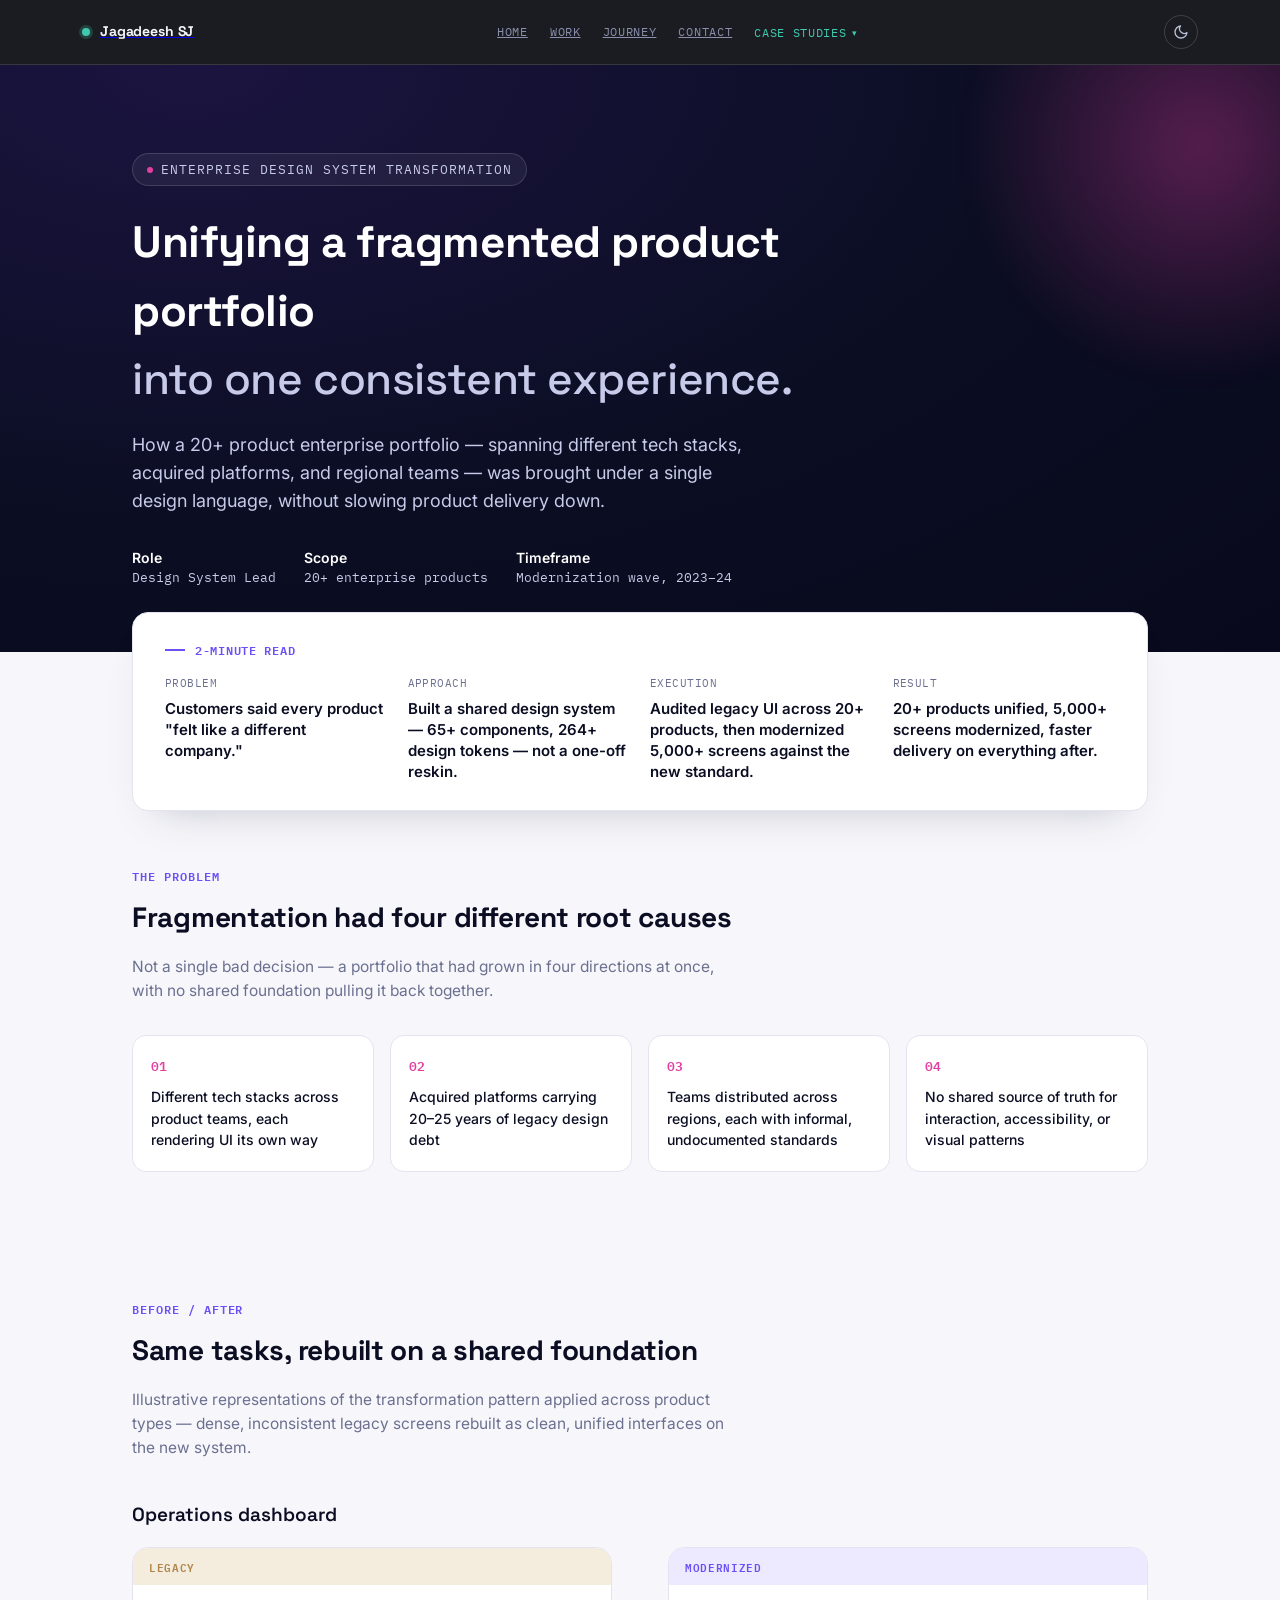
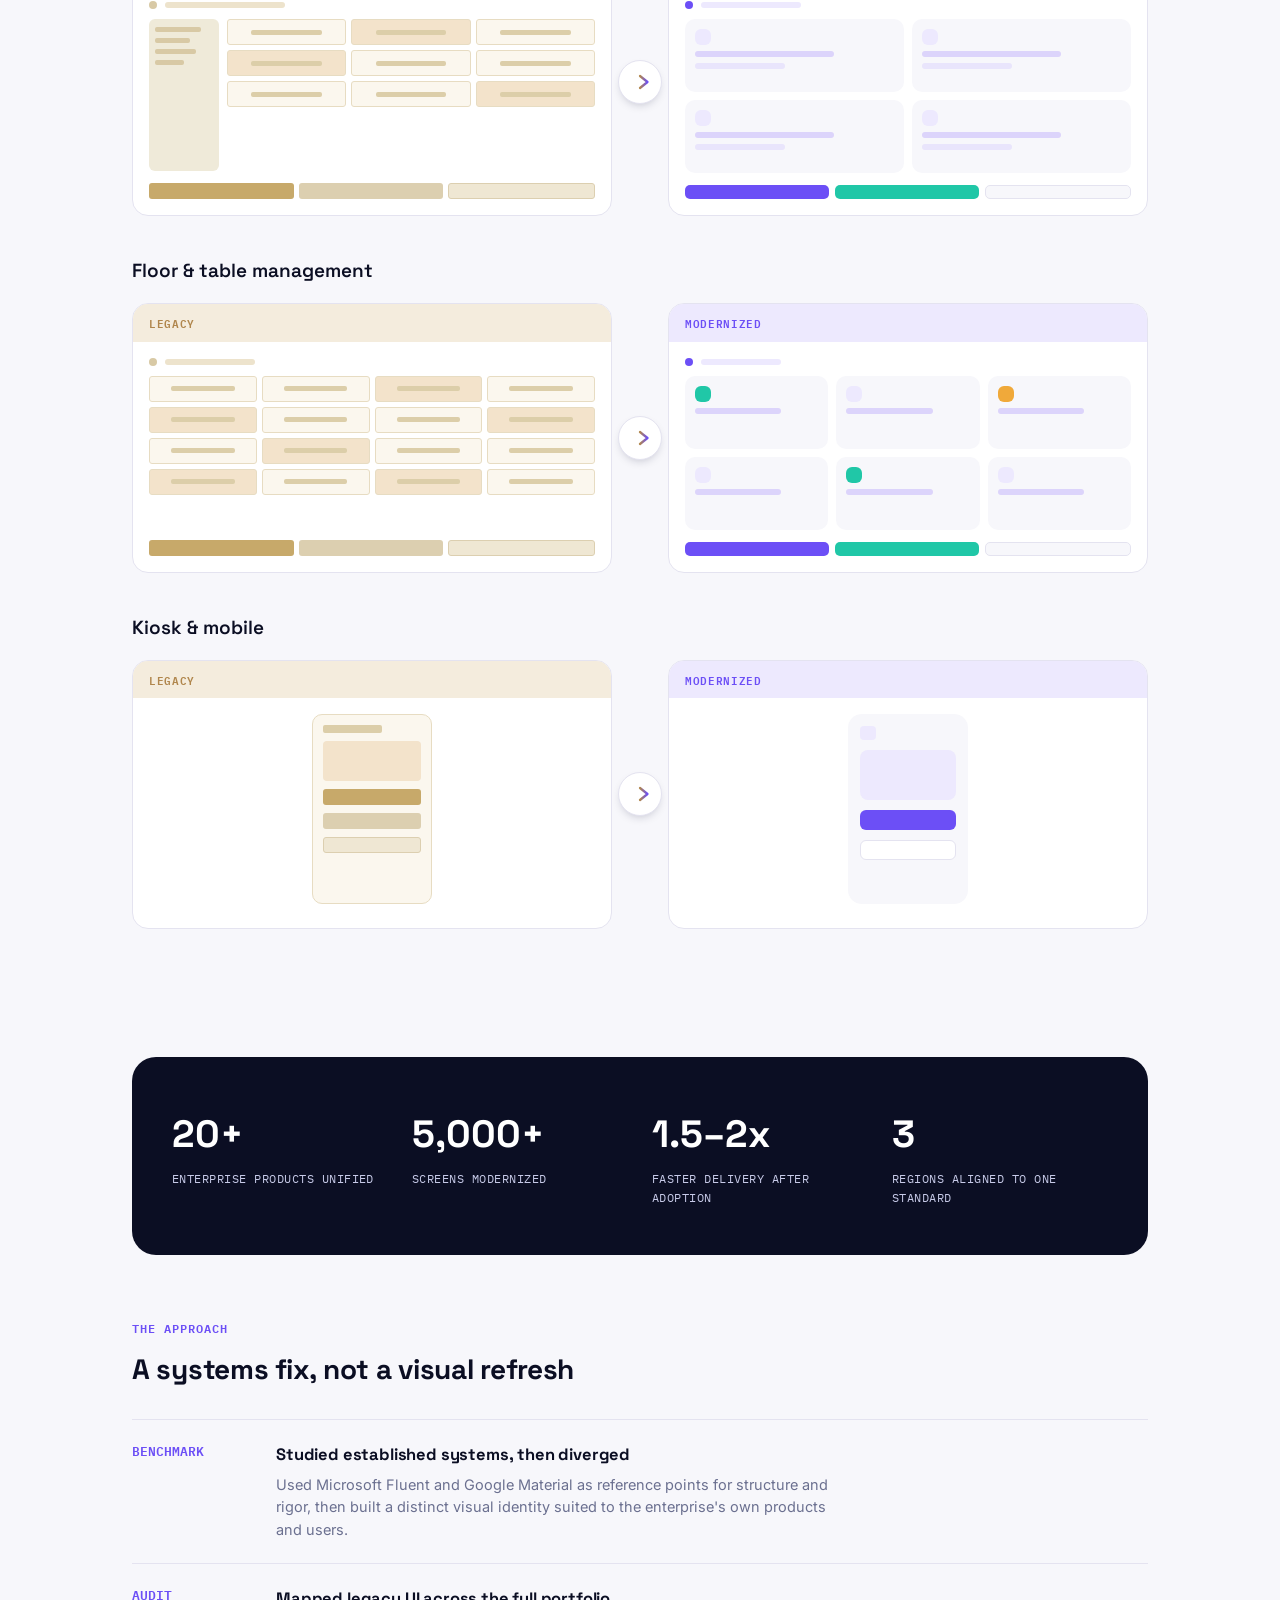
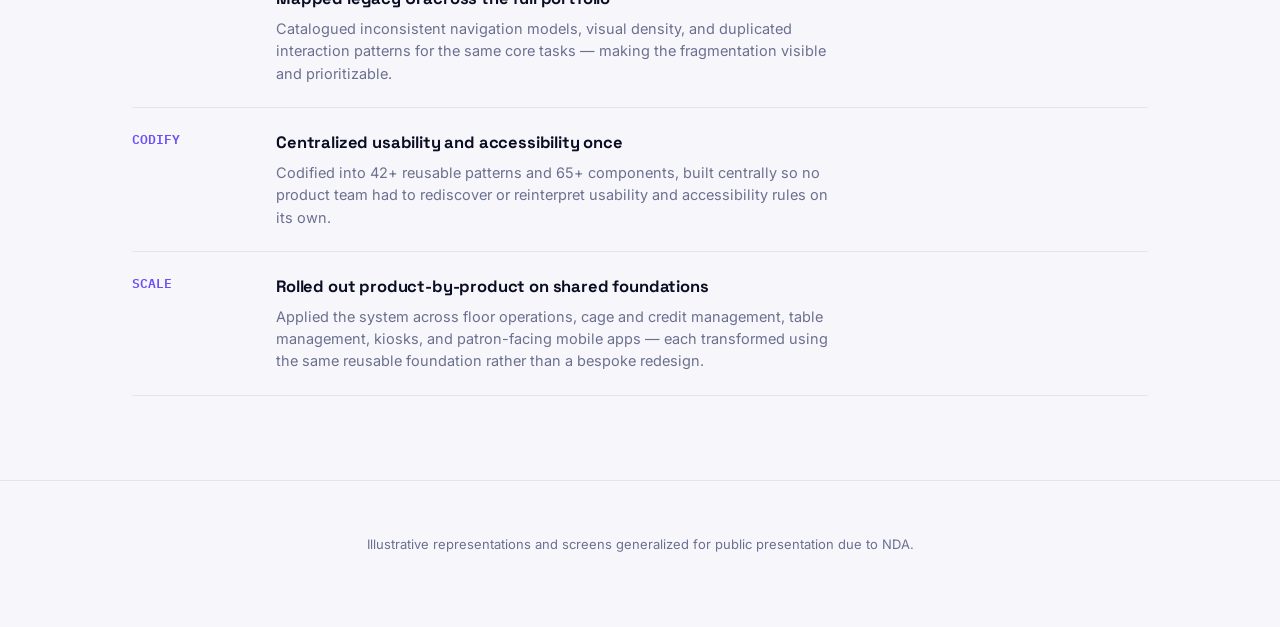
==== floret_casestudy.html @ c70003da "Add files via upload 27July2026" ====
<!DOCTYPE html>
<html lang="en">
<head>
<script>(function(){try{var t=localStorage.getItem('siteTheme');if(t==='light'||t==='dark'){document.documentElement.setAttribute('data-theme',t);}}catch(e){}})();</script>
<meta charset="UTF-8">
<title>Unifying a Fragmented Product Portfolio — Design System Transformation</title>
<style>
  @import url('https://fonts.googleapis.com/css2?family=Space+Grotesk:wght@500;600;700&family=Inter:wght@400;500;600;700&family=IBM+Plex+Mono:wght@500;600&display=swap');

  :root{
    --ink:#0B0E23;
    --ink-2:#141936;
    --paper:#F7F7FB;
    --paper-2:#FFFFFF;
    --violet:#6C4FF6;
    --violet-soft:#EDE9FE;
    --magenta:#E23FA0;
    --legacy:#B0864C;
    --legacy-soft:#F4ECDD;
    --text-soft:#6B7090;
    --text-on-ink:#C7CAE8;
    --line:#E4E3F0;
  }
  /* ---------- DARK THEME (toggled via [data-theme="dark"] on <html>) ----------
     .hero and .stats-section stay a fixed dark navy in both themes (already
     pinned to literal hex above), same pattern the portfolio's .cover bands use. */
  :root[data-theme="dark"]{
    --ink:#EDEFF7;
    --ink-2:#141936;
    --paper:#0B0E23;
    --paper-2:#141936;
    --violet-soft:#241F52;
    --legacy-soft:#332813;
    --text-soft:#9BA0C0;
    --line:#262C48;
  }
  :root[data-theme="dark"] body{ transition:background-color .25s ease, color .25s ease; }
  :root[data-theme="dark"] .tldr, :root[data-theme="dark"] .cause-card, :root[data-theme="dark"] .panel,
  :root[data-theme="dark"] .approach-item{ transition:background-color .25s ease, border-color .25s ease; }

  *{box-sizing:border-box;}
  html{scroll-behavior:smooth;}
  body{
    margin:0;
    background:var(--paper);
    color:var(--ink);
    font-family:'Inter',sans-serif;
    line-height:1.55;
    -webkit-font-smoothing:antialiased;
  }
  h1,h2,h3{
    font-family:'Space Grotesk',sans-serif;
    margin:0;
    letter-spacing:-0.01em;
  }
  .mono{font-family:'IBM Plex Mono',monospace;}
  .wrap{max-width:1080px;margin:0 auto;padding:0 32px;}

  /* ---------- HERO ---------- */
  .hero{
    background:radial-gradient(120% 140% at 15% 0%, #1B1440 0%, #0B0E23 55%, #08091C 100%);
    color:#fff;
    padding:88px 0 64px;
    position:relative;
    overflow:hidden;
  }
  .hero::after{
    content:"";
    position:absolute;
    right:-160px; top:-160px;
    width:480px; height:480px;
    border-radius:50%;
    background:radial-gradient(circle, rgba(226,63,160,0.35), transparent 70%);
    filter:blur(10px);
  }
  .eyebrow{
    display:inline-flex;
    align-items:center;
    gap:8px;
    font-family:'IBM Plex Mono',monospace;
    font-size:12.5px;
    letter-spacing:0.08em;
    text-transform:uppercase;
    color:var(--text-on-ink);
    background:rgba(255,255,255,0.06);
    border:1px solid rgba(255,255,255,0.14);
    padding:6px 14px;
    border-radius:999px;
    position:relative;
    z-index:1;
  }
  .eyebrow .dot{width:6px;height:6px;border-radius:50%;background:var(--magenta);}
  .hero h1{
    font-size:44px;
    font-weight:700;
    max-width:780px;
    margin:22px 0 18px;
    position:relative; z-index:1;
  }
  .hero h1 span{color:var(--text-on-ink); font-weight:500;}
  .hero p.dek{
    font-size:18px;
    max-width:620px;
    color:var(--text-on-ink);
    position:relative; z-index:1;
  }
  .hero-meta{
    display:flex; gap:28px; margin-top:32px;
    position:relative; z-index:1;
  }
  .hero-meta div{font-family:'IBM Plex Mono',monospace; font-size:12.5px; color:var(--text-on-ink);}
  .hero-meta b{display:block; color:#fff; font-family:'Inter',sans-serif; font-size:14px; font-weight:600;}

  /* ---------- TLDR ---------- */
  .tldr{
    background:var(--paper-2);
    border:1px solid var(--line);
    border-radius:16px;
    padding:28px 32px;
    margin:-40px 0 56px;
    position:relative; z-index:2;
    box-shadow:0 20px 40px -24px rgba(20,25,54,0.25);
  }
  .tldr-head{
    display:flex; align-items:center; gap:10px;
    font-family:'IBM Plex Mono',monospace;
    font-size:12px; letter-spacing:0.06em; text-transform:uppercase;
    color:var(--violet); margin-bottom:16px; font-weight:600;
  }
  .tldr-head .bar{width:20px;height:2px;background:var(--violet);}
  .tldr-grid{
    display:grid;
    grid-template-columns:repeat(4,1fr);
    gap:20px;
  }
  .tldr-item .k{
    font-family:'IBM Plex Mono',monospace;
    font-size:11px; color:var(--text-soft); text-transform:uppercase; letter-spacing:0.04em;
    margin-bottom:6px;
  }
  .tldr-item .v{font-size:15px; font-weight:600; line-height:1.4;}

  /* ---------- SECTION GENERIC ---------- */
  section{padding:64px 0;}
  .section-tag{
    font-family:'IBM Plex Mono',monospace;
    font-size:12px; letter-spacing:0.08em; text-transform:uppercase;
    color:var(--violet); margin-bottom:10px; font-weight:600;
  }
  .section-title{font-size:28px; font-weight:700; max-width:640px; margin-bottom:14px;}
  .section-desc{color:var(--text-soft); max-width:600px; font-size:15.5px;}

  /* ---------- CAUSES ---------- */
  .causes{display:grid; grid-template-columns:repeat(4,1fr); gap:16px; margin-top:32px;}
  .cause-card{
    background:var(--paper-2); border:1px solid var(--line); border-radius:14px;
    padding:20px 18px;
  }
  .cause-card .num{font-family:'IBM Plex Mono',monospace; color:var(--magenta); font-size:13px; font-weight:600; margin-bottom:10px;}
  .cause-card p{margin:0; font-size:14px; color:var(--ink); font-weight:500;}

  /* ---------- COMPARISON ---------- */
  .compare-block{margin-top:40px;}
  .compare-label{
    font-family:'Space Grotesk',sans-serif;
    font-size:19px; font-weight:600; margin-bottom:18px;
  }
  .compare-row{
    display:grid;
    grid-template-columns:1fr 56px 1fr;
    align-items:stretch;
    gap:0;
  }
  .panel{
    border-radius:16px;
    overflow:hidden;
    border:1px solid var(--line);
    background:var(--paper-2);
  }
  .panel-tag{
    font-family:'IBM Plex Mono',monospace;
    font-size:11px; letter-spacing:0.06em; text-transform:uppercase;
    padding:10px 16px; font-weight:600;
  }
  .panel.legacy .panel-tag{background:var(--legacy-soft); color:var(--legacy);}
  .panel.modern .panel-tag{background:var(--violet-soft); color:var(--violet);}
  .switch-col{display:flex; align-items:center; justify-content:center;}
  .switch-arrow{width:44px; height:44px; border-radius:50%; background:#fff; border:1px solid var(--line); display:flex; align-items:center; justify-content:center; box-shadow:0 4px 10px -4px rgba(20,25,54,0.25);}

  /* mock screen internals */
  .mock{padding:16px; height:230px; display:flex; flex-direction:column; gap:10px;}
  .mock-topbar{display:flex; align-items:center; gap:8px;}
  .mock-topbar .chip{width:8px;height:8px;border-radius:50%;}
  .legacy .mock-topbar .chip{background:#D8C9A5;}
  .modern .mock-topbar .chip{background:var(--violet);}
  .mock-topbar .line{height:6px; border-radius:3px; flex:1;}
  .legacy .mock-topbar .line{background:#EDE3CC; max-width:120px;}
  .modern .mock-topbar .line{background:var(--violet-soft); max-width:100px;}

  .mock-body{flex:1; display:grid; gap:8px;}
  .legacy .mock-body{grid-template-columns:70px 1fr; }
  .modern .mock-body{grid-template-columns:1fr;}

  .legacy .nav{background:#EFEAD9; border-radius:6px; padding:8px 6px; display:flex; flex-direction:column; gap:6px;}
  .legacy .nav span{height:5px; border-radius:2px; background:#D8C9A5;}
  .legacy .nav span:nth-child(1){width:80%;}
  .legacy .nav span:nth-child(2){width:60%;}
  .legacy .nav span:nth-child(3){width:70%;}
  .legacy .nav span:nth-child(4){width:50%;}

  .legacy .grid-dense{display:grid; grid-template-columns:repeat(3,1fr); gap:5px; align-content:start;}
  .legacy .cell{
    background:#FBF7EE; border:1px solid #E7DCC2; border-radius:3px; height:26px;
    display:flex; align-items:center; justify-content:center;
  }
  .legacy .cell span{width:60%; height:5px; background:#DCCEA9; border-radius:2px;}
  .legacy .cell.b{background:#F3E3CB;}
  .legacy .btnrow{display:flex; gap:5px; margin-top:2px;}
  .legacy .btnrow div{height:16px; border-radius:3px; flex:1;}
  .legacy .btnrow div:nth-child(1){background:#C7A96A;}
  .legacy .btnrow div:nth-child(2){background:#DCCFB0;}
  .legacy .btnrow div:nth-child(3){background:#EFE7D3; border:1px solid #DCCFB0;}

  .modern .cardgrid{display:grid; grid-template-columns:1fr 1fr; gap:8px;}
  .modern .card{
    background:var(--paper); border-radius:10px; padding:10px;
    display:flex; flex-direction:column; gap:6px;
  }
  .modern .card .dot{width:16px;height:16px;border-radius:6px; background:var(--violet-soft);}
  .modern .card .l1{height:6px; width:70%; border-radius:3px; background:#DCD4FB;}
  .modern .card .l2{height:6px; width:45%; border-radius:3px; background:#E9E5FC;}
  .modern .statusbar{display:flex; gap:6px; margin-top:2px;}
  .modern .statusbar div{height:14px; flex:1; border-radius:5px;}
  .modern .statusbar div:nth-child(1){background:var(--violet);}
  .modern .statusbar div:nth-child(2){background:#20C7A7;}
  .modern .statusbar div:nth-child(3){background:var(--paper); border:1px solid var(--line);}

  /* ---------- STATS ---------- */
  .stats-section{
    background:#0B0E23;
    color:#fff;
    border-radius:24px;
    padding:48px 40px;
    margin:64px 0;
  }
  .stats-grid{display:grid; grid-template-columns:repeat(4,1fr); gap:24px; text-align:left;}
  .stat .num{font-family:'Space Grotesk',sans-serif; font-size:38px; font-weight:700; color:#fff;}
  .stat .lbl{font-family:'IBM Plex Mono',monospace; font-size:12px; color:var(--text-on-ink); text-transform:uppercase; letter-spacing:0.04em; margin-top:6px;}

  /* ---------- APPROACH ---------- */
  .approach-list{margin-top:28px; display:flex; flex-direction:column; gap:0;}
  .approach-item{
    display:grid; grid-template-columns:120px 1fr; gap:24px;
    padding:22px 0; border-top:1px solid var(--line);
  }
  .approach-item:last-child{border-bottom:1px solid var(--line);}
  .approach-item .phase{font-family:'IBM Plex Mono',monospace; font-size:12.5px; color:var(--violet); font-weight:600; text-transform:uppercase;}
  .approach-item h3{font-size:16.5px; font-weight:700; margin-bottom:6px;}
  .approach-item p{margin:0; color:var(--text-soft); font-size:14.5px; max-width:560px;}

  footer{padding:40px 0 60px; border-top:1px solid var(--line); margin-top:20px;}
  footer p{color:var(--text-soft); font-size:13px; text-align:center;}

  @media (max-width:820px){
    .tldr-grid{grid-template-columns:repeat(2,1fr);}
    .causes{grid-template-columns:repeat(2,1fr);}
    .compare-row{grid-template-columns:1fr; gap:12px;}
    .switch-col{transform:rotate(90deg); padding:4px 0;}
    .stats-grid{grid-template-columns:repeat(2,1fr); row-gap:28px;}
    .approach-item{grid-template-columns:1fr; gap:6px;}
    .hero h1{font-size:32px;}
  }
</style>
<link rel="stylesheet" href="nav.css">
<script src="nav.js" defer></script>
</head>
<body>

  <div class="hero">
    <div class="wrap">
      <span class="eyebrow"><span class="dot"></span>Enterprise Design System Transformation</span>
      <h1>Unifying a fragmented product portfolio<br><span>into one consistent experience.</span></h1>
      <p class="dek">How a 20+ product enterprise portfolio — spanning different tech stacks, acquired platforms, and regional teams — was brought under a single design language, without slowing product delivery down.</p>
      <div class="hero-meta">
        <div><b>Role</b>Design System Lead</div>
        <div><b>Scope</b>20+ enterprise products</div>
        <div><b>Timeframe</b>Modernization wave, 2023–24</div>
      </div>
    </div>
  </div>

  <div class="wrap">
    <div class="tldr">
      <div class="tldr-head"><span class="bar"></span>2-minute read</div>
      <div class="tldr-grid">
        <div class="tldr-item">
          <div class="k">Problem</div>
          <div class="v">Customers said every product "felt like a different company."</div>
        </div>
        <div class="tldr-item">
          <div class="k">Approach</div>
          <div class="v">Built a shared design system — 65+ components, 264+ design tokens — not a one-off reskin.</div>
        </div>
        <div class="tldr-item">
          <div class="k">Execution</div>
          <div class="v">Audited legacy UI across 20+ products, then modernized 5,000+ screens against the new standard.</div>
        </div>
        <div class="tldr-item">
          <div class="k">Result</div>
          <div class="v">20+ products unified, 5,000+ screens modernized, faster delivery on everything after.</div>
        </div>
      </div>
    </div>
  </div>

  <div class="wrap">
    <section style="padding-top:0;">
      <div class="section-tag">The Problem</div>
      <h2 class="section-title">Fragmentation had four different root causes</h2>
      <p class="section-desc">Not a single bad decision — a portfolio that had grown in four directions at once, with no shared foundation pulling it back together.</p>
      <div class="causes">
        <div class="cause-card"><div class="num">01</div><p>Different tech stacks across product teams, each rendering UI its own way</p></div>
        <div class="cause-card"><div class="num">02</div><p>Acquired platforms carrying 20–25 years of legacy design debt</p></div>
        <div class="cause-card"><div class="num">03</div><p>Teams distributed across regions, each with informal, undocumented standards</p></div>
        <div class="cause-card"><div class="num">04</div><p>No shared source of truth for interaction, accessibility, or visual patterns</p></div>
      </div>
    </section>

    <section>
      <div class="section-tag">Before / After</div>
      <h2 class="section-title">Same tasks, rebuilt on a shared foundation</h2>
      <p class="section-desc">Illustrative representations of the transformation pattern applied across product types — dense, inconsistent legacy screens rebuilt as clean, unified interfaces on the new system.</p>

      <div class="compare-block">
        <div class="compare-label">Operations dashboard</div>
        <div class="compare-row">
          <div class="panel legacy">
            <div class="panel-tag">Legacy</div>
            <div class="mock">
              <div class="mock-topbar"><span class="chip"></span><span class="line"></span></div>
              <div class="mock-body">
                <div class="nav"><span></span><span></span><span></span><span></span></div>
                <div class="grid-dense">
                  <div class="cell"><span></span></div><div class="cell b"><span></span></div><div class="cell"><span></span></div>
                  <div class="cell b"><span></span></div><div class="cell"><span></span></div><div class="cell"><span></span></div>
                  <div class="cell"><span></span></div><div class="cell"><span></span></div><div class="cell b"><span></span></div>
                </div>
              </div>
              <div class="btnrow"><div></div><div></div><div></div></div>
            </div>
          </div>
          <div class="switch-col"><div class="switch-arrow"><svg width="24" height="24" viewBox="0 0 32 24" fill="none">
              <defs><linearGradient id="arrowGrad1" x1="0" y1="0" x2="1" y2="0">
                <stop offset="0%" stop-color="#B0864C"/>
                <stop offset="100%" stop-color="#6C4FF6"/>
              </linearGradient></defs>
              <line x1="2" y1="12" x2="22" y2="12" stroke="url(#arrowGrad1)" stroke-width="3" stroke-linecap="round"/>
              <path d="M16 4 L26 12 L16 20" fill="none" stroke="url(#arrowGrad1)" stroke-width="3" stroke-linecap="round" stroke-linejoin="round"/>
            </svg></div></div>
          <div class="panel modern">
            <div class="panel-tag">Modernized</div>
            <div class="mock">
              <div class="mock-topbar"><span class="chip"></span><span class="line"></span></div>
              <div class="mock-body">
                <div class="cardgrid">
                  <div class="card"><div class="dot"></div><div class="l1"></div><div class="l2"></div></div>
                  <div class="card"><div class="dot"></div><div class="l1"></div><div class="l2"></div></div>
                  <div class="card"><div class="dot"></div><div class="l1"></div><div class="l2"></div></div>
                  <div class="card"><div class="dot"></div><div class="l1"></div><div class="l2"></div></div>
                </div>
              </div>
              <div class="statusbar"><div></div><div></div><div></div></div>
            </div>
          </div>
        </div>
      </div>

      <div class="compare-block">
        <div class="compare-label">Floor &amp; table management</div>
        <div class="compare-row">
          <div class="panel legacy">
            <div class="panel-tag">Legacy</div>
            <div class="mock">
              <div class="mock-topbar"><span class="chip"></span><span class="line" style="max-width:90px;"></span></div>
              <div class="mock-body" style="grid-template-columns:1fr;">
                <div class="grid-dense" style="grid-template-columns:repeat(4,1fr);">
                  <div class="cell"><span></span></div><div class="cell"><span></span></div><div class="cell b"><span></span></div><div class="cell"><span></span></div>
                  <div class="cell b"><span></span></div><div class="cell"><span></span></div><div class="cell"><span></span></div><div class="cell b"><span></span></div>
                  <div class="cell"><span></span></div><div class="cell b"><span></span></div><div class="cell"><span></span></div><div class="cell"><span></span></div>
                  <div class="cell b"><span></span></div><div class="cell"><span></span></div><div class="cell b"><span></span></div><div class="cell"><span></span></div>
                </div>
              </div>
              <div class="btnrow"><div></div><div></div><div></div></div>
            </div>
          </div>
          <div class="switch-col"><div class="switch-arrow"><svg width="24" height="24" viewBox="0 0 32 24" fill="none">
              <defs><linearGradient id="arrowGrad2" x1="0" y1="0" x2="1" y2="0">
                <stop offset="0%" stop-color="#B0864C"/>
                <stop offset="100%" stop-color="#6C4FF6"/>
              </linearGradient></defs>
              <line x1="2" y1="12" x2="22" y2="12" stroke="url(#arrowGrad2)" stroke-width="3" stroke-linecap="round"/>
              <path d="M16 4 L26 12 L16 20" fill="none" stroke="url(#arrowGrad2)" stroke-width="3" stroke-linecap="round" stroke-linejoin="round"/>
            </svg></div></div>
          <div class="panel modern">
            <div class="panel-tag">Modernized</div>
            <div class="mock">
              <div class="mock-topbar"><span class="chip"></span><span class="line" style="max-width:80px;"></span></div>
              <div class="mock-body">
                <div class="cardgrid" style="grid-template-columns:repeat(3,1fr);">
                  <div class="card"><div class="dot" style="background:#20C7A7;"></div><div class="l1"></div></div>
                  <div class="card"><div class="dot"></div><div class="l1"></div></div>
                  <div class="card"><div class="dot" style="background:#F0A93A;"></div><div class="l1"></div></div>
                  <div class="card"><div class="dot"></div><div class="l1"></div></div>
                  <div class="card"><div class="dot" style="background:#20C7A7;"></div><div class="l1"></div></div>
                  <div class="card"><div class="dot"></div><div class="l1"></div></div>
                </div>
              </div>
              <div class="statusbar"><div></div><div></div><div></div></div>
            </div>
          </div>
        </div>
      </div>

      <div class="compare-block">
        <div class="compare-label">Kiosk &amp; mobile</div>
        <div class="compare-row">
          <div class="panel legacy">
            <div class="panel-tag">Legacy</div>
            <div class="mock" style="align-items:center;">
              <div style="width:120px; margin:0 auto; background:#FBF7EE; border:1px solid #E7DCC2; border-radius:10px; padding:10px; display:flex; flex-direction:column; gap:8px; height:190px;">
                <div style="height:8px; width:60%; background:#DCCEA9; border-radius:2px;"></div>
                <div style="height:40px; background:#F3E3CB; border-radius:4px;"></div>
                <div style="height:16px; background:#C7A96A; border-radius:3px;"></div>
                <div style="height:16px; background:#DCCFB0; border-radius:3px;"></div>
                <div style="height:16px; background:#EFE7D3; border:1px solid #DCCFB0; border-radius:3px;"></div>
              </div>
            </div>
          </div>
          <div class="switch-col"><div class="switch-arrow"><svg width="24" height="24" viewBox="0 0 32 24" fill="none">
              <defs><linearGradient id="arrowGrad3" x1="0" y1="0" x2="1" y2="0">
                <stop offset="0%" stop-color="#B0864C"/>
                <stop offset="100%" stop-color="#6C4FF6"/>
              </linearGradient></defs>
              <line x1="2" y1="12" x2="22" y2="12" stroke="url(#arrowGrad3)" stroke-width="3" stroke-linecap="round"/>
              <path d="M16 4 L26 12 L16 20" fill="none" stroke="url(#arrowGrad3)" stroke-width="3" stroke-linecap="round" stroke-linejoin="round"/>
            </svg></div></div>
          <div class="panel modern">
            <div class="panel-tag">Modernized</div>
            <div class="mock" style="align-items:center;">
              <div style="width:120px; margin:0 auto; background:var(--paper); border-radius:14px; padding:12px; display:flex; flex-direction:column; gap:10px; height:190px;">
                <div style="height:14px; width:16px; background:var(--violet-soft); border-radius:4px;"></div>
                <div style="height:50px; background:var(--violet-soft); border-radius:8px;"></div>
                <div style="height:20px; background:var(--violet); border-radius:6px;"></div>
                <div style="height:20px; background:#fff; border:1px solid var(--line); border-radius:6px;"></div>
              </div>
            </div>
          </div>
        </div>
      </div>
    </section>

    <div class="stats-section">
      <div class="stats-grid">
        <div class="stat"><div class="num">20+</div><div class="lbl">Enterprise products unified</div></div>
        <div class="stat"><div class="num">5,000+</div><div class="lbl">Screens modernized</div></div>
        <div class="stat"><div class="num">1.5–2x</div><div class="lbl">Faster delivery after adoption</div></div>
        <div class="stat"><div class="num">3</div><div class="lbl">Regions aligned to one standard</div></div>
      </div>
    </div>

    <section style="padding-top:0;">
      <div class="section-tag">The Approach</div>
      <h2 class="section-title">A systems fix, not a visual refresh</h2>
      <div class="approach-list">
        <div class="approach-item">
          <div class="phase">Benchmark</div>
          <div>
            <h3>Studied established systems, then diverged</h3>
            <p>Used Microsoft Fluent and Google Material as reference points for structure and rigor, then built a distinct visual identity suited to the enterprise's own products and users.</p>
          </div>
        </div>
        <div class="approach-item">
          <div class="phase">Audit</div>
          <div>
            <h3>Mapped legacy UI across the full portfolio</h3>
            <p>Catalogued inconsistent navigation models, visual density, and duplicated interaction patterns for the same core tasks — making the fragmentation visible and prioritizable.</p>
          </div>
        </div>
        <div class="approach-item">
          <div class="phase">Codify</div>
          <div>
            <h3>Centralized usability and accessibility once</h3>
            <p>Codified into 42+ reusable patterns and 65+ components, built centrally so no product team had to rediscover or reinterpret usability and accessibility rules on its own.</p>
          </div>
        </div>
        <div class="approach-item">
          <div class="phase">Scale</div>
          <div>
            <h3>Rolled out product-by-product on shared foundations</h3>
            <p>Applied the system across floor operations, cage and credit management, table management, kiosks, and patron-facing mobile apps — each transformed using the same reusable foundation rather than a bespoke redesign.</p>
          </div>
        </div>
      </div>
    </section>
  </div>

  <footer>
    <p>Illustrative representations and screens generalized for public presentation due to NDA.</p>
  </footer>

</body>
</html>
---- nav.css ----
/* ============================================================
   Global site navigation — shared by every page on the site.
   Injected by nav.js so adding a new page never requires
   touching markup on the existing pages.
   ============================================================ */
.site-nav{
  position:sticky; top:0; z-index:200;
  background:rgba(7,9,15,0.92);
  backdrop-filter:blur(14px);
  -webkit-backdrop-filter:blur(14px);
  border-bottom:1px solid rgba(224,228,240,0.14);
  font-family:'Inter',sans-serif;
}
.site-nav-wrap{
  max-width:1180px; margin:0 auto; padding:0 32px;
  display:flex; align-items:center; justify-content:space-between; height:64px; gap:24px;
}
.site-brand{ display:flex; align-items:center; gap:10px; flex-shrink:0; }
.site-brand-dot{ width:8px; height:8px; border-radius:50%; background:#3FC9AE; box-shadow:0 0 0 3px rgba(63,201,174,0.22); }
.site-brand-name{ font-family:'Space Grotesk',sans-serif; font-weight:700; font-size:14px; color:#F3F5FA; letter-spacing:-0.01em; }

.site-navlinks{ display:flex; align-items:center; gap:22px; }
.site-navlinks > a,
.site-navdrop > button{
  font-family:'IBM Plex Mono',monospace; font-size:11.5px; letter-spacing:0.06em; text-transform:uppercase;
  color:#8A90AC; background:none; border:none; cursor:pointer; padding:0; display:flex; align-items:center; gap:5px;
  transition:color .2s ease;
}
.site-navlinks > a:hover, .site-navlinks > a:focus-visible, .site-navlinks > a.active,
.site-navdrop > button:hover, .site-navdrop > button:focus-visible, .site-navdrop > button.active{
  color:#3FC9AE;
}
.site-navlinks a:focus-visible, .site-navdrop button:focus-visible{ outline:2px solid #3FC9AE; outline-offset:4px; }

.site-navdrop{ position:relative; }
.site-navdrop .caret{ font-size:9px; transition:transform .2s ease; }
.site-navdrop[data-open="true"] .caret{ transform:rotate(180deg); }
.site-navdrop-menu{
  position:absolute; top:calc(100% + 14px); right:0; min-width:230px;
  background:#0C1018; border:1px solid rgba(224,228,240,0.16); border-radius:10px;
  padding:8px; box-shadow:0 20px 40px -16px rgba(0,0,0,0.6);
  opacity:0; visibility:hidden; transform:translateY(-6px);
  transition:opacity .18s ease, transform .18s ease, visibility .18s ease;
}
.site-navdrop[data-open="true"] .site-navdrop-menu{ opacity:1; visibility:visible; transform:translateY(0); }
.site-navdrop-menu a{
  display:block; padding:9px 12px; border-radius:6px;
  font-family:'Inter',sans-serif; font-size:13px; color:#DDE1F0; text-transform:none; letter-spacing:normal;
}
.site-navdrop-menu a:hover, .site-navdrop-menu a:focus-visible{ background:rgba(63,201,174,0.12); color:#F3F5FA; }
.site-navdrop-menu a.active{ color:#3FC9AE; }

@media (max-width:760px){
  .site-navlinks{ display:none; }
}

.theme-toggle{
  display:flex; align-items:center; justify-content:center;
  width:34px; height:34px; border-radius:50%;
  border:1px solid rgba(224,228,240,0.18); background:none; cursor:pointer;
  color:#B9BFD6; flex-shrink:0; margin-left:4px;
  transition:color .2s ease, border-color .2s ease, background .2s ease;
}
.theme-toggle:hover, .theme-toggle:focus-visible{ color:#3FC9AE; border-color:rgba(63,201,174,0.4); }
.theme-toggle:focus-visible{ outline:2px solid #3FC9AE; outline-offset:2px; }
.theme-toggle svg{ width:16px; height:16px; display:block; }
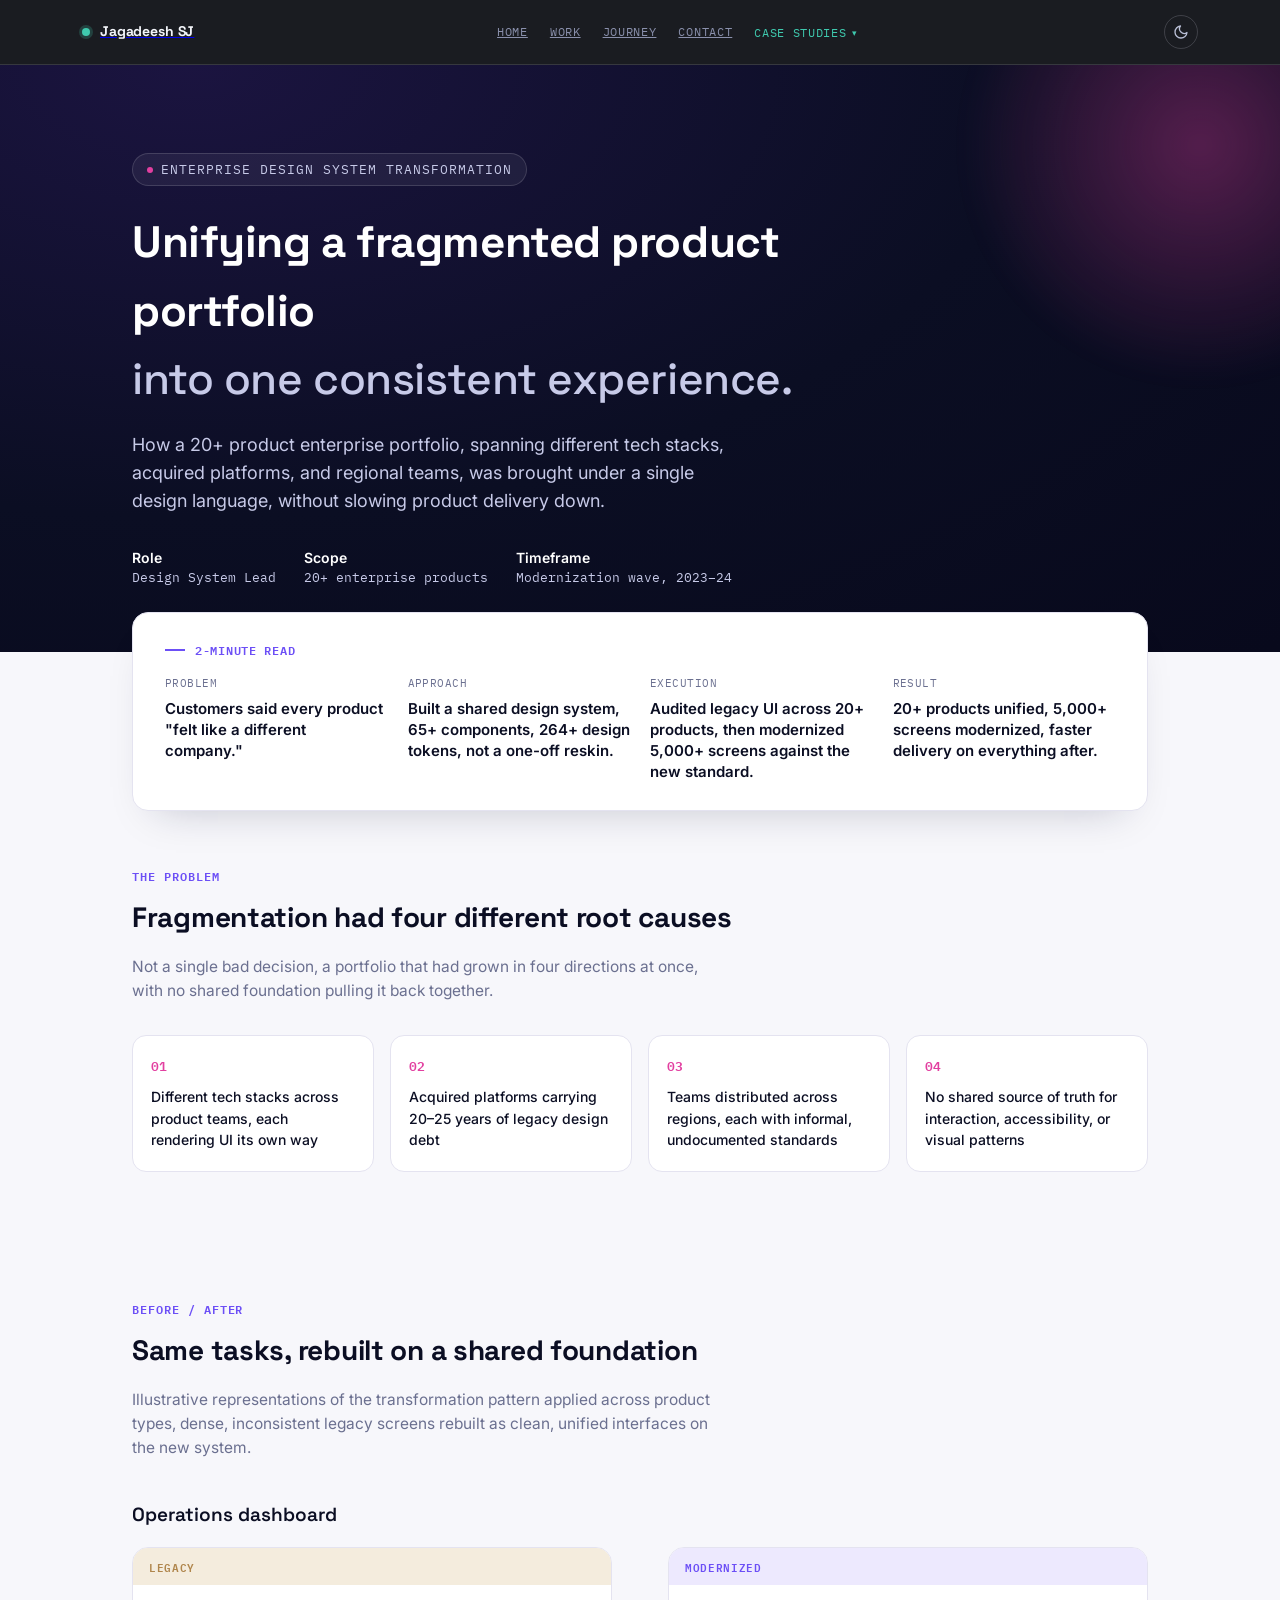
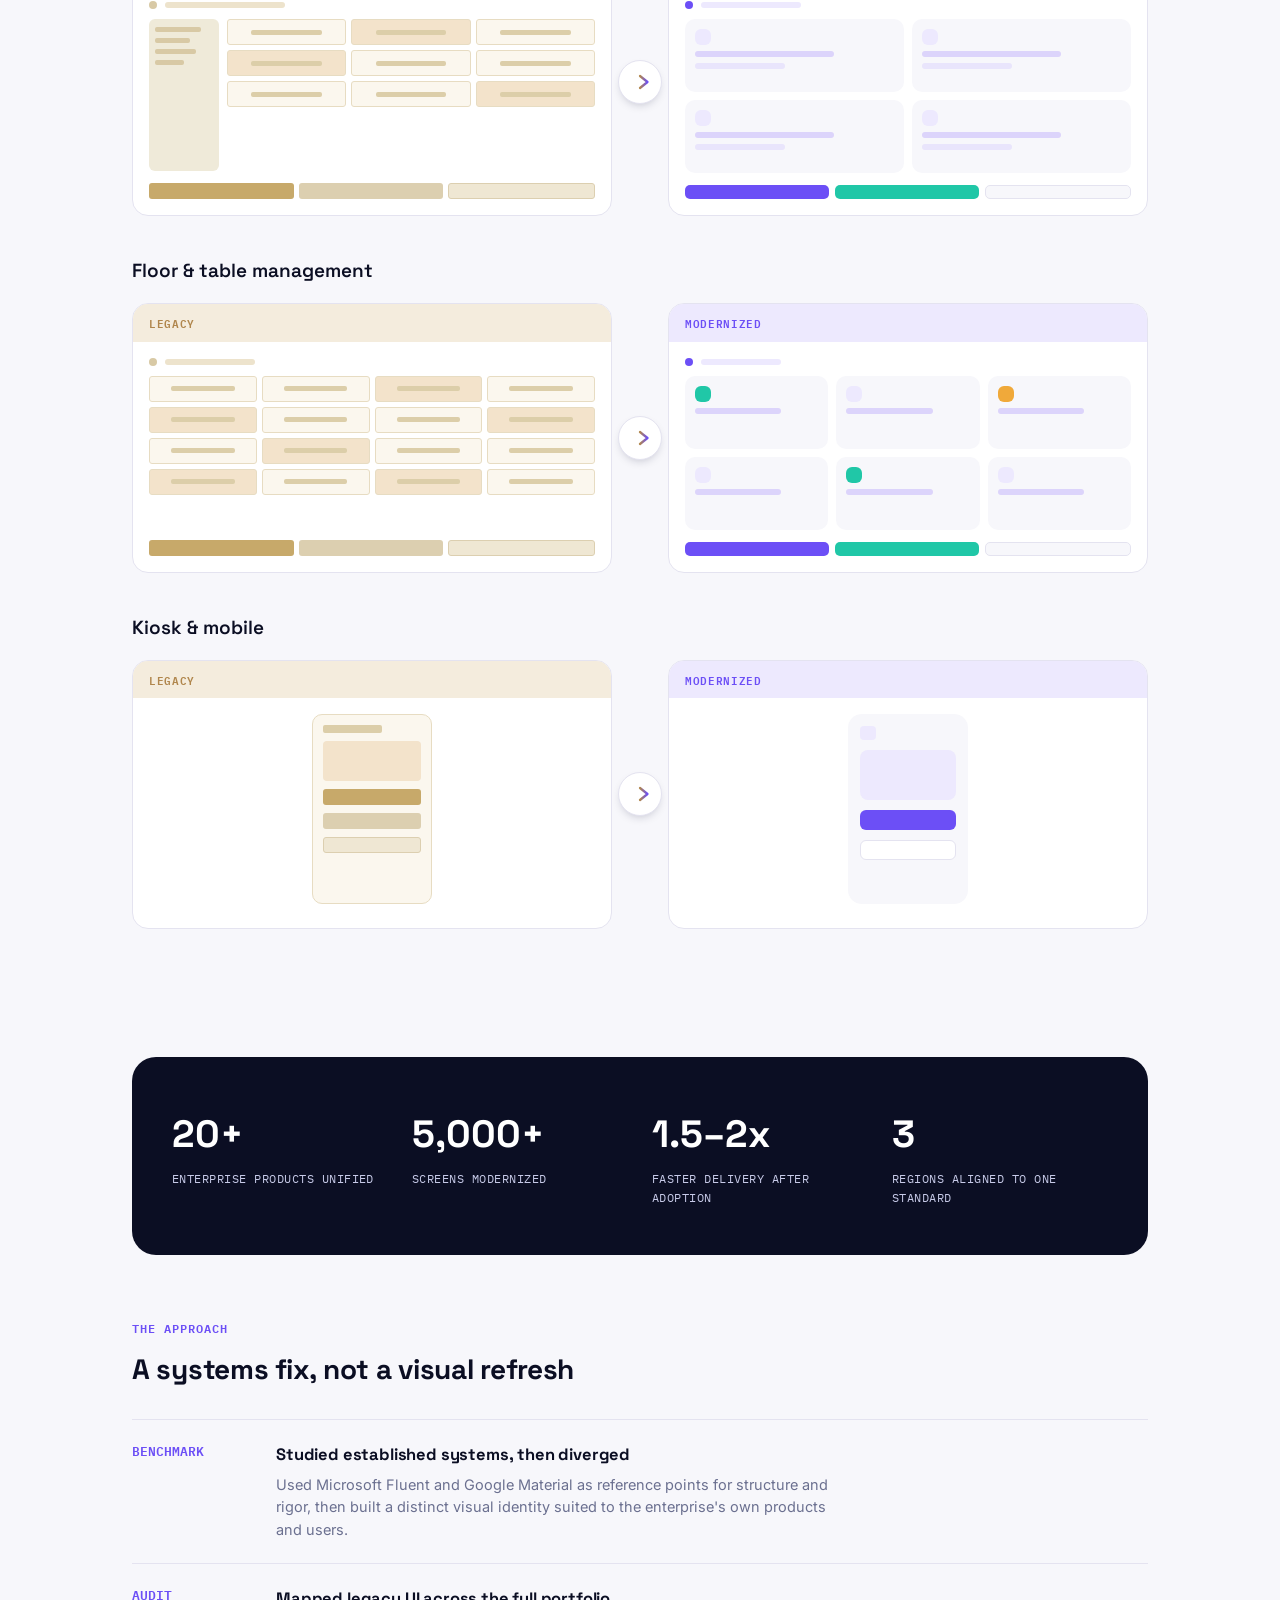
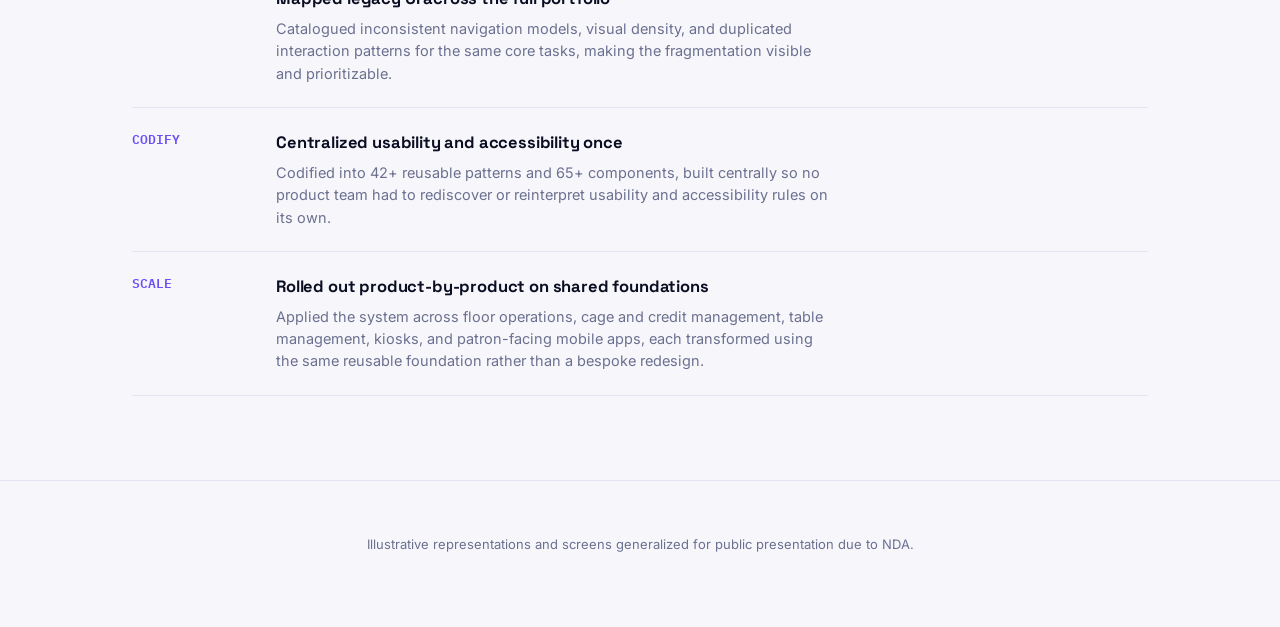
==== commit 4d41917e: "Add files via upload 31 July 2026 - Responsive case studies and copy changes in index" ====
--- a/floret_casestudy.html
+++ b/floret_casestudy.html
@@ -3,7 +3,8 @@
 <head>
 <script>(function(){try{var t=localStorage.getItem('siteTheme');if(t==='light'||t==='dark'){document.documentElement.setAttribute('data-theme',t);}}catch(e){}})();</script>
 <meta charset="UTF-8">
-<title>Unifying a Fragmented Product Portfolio — Design System Transformation</title>
+<meta name="viewport" content="width=device-width, initial-scale=1.0">
+<title>Unifying a Fragmented Product Portfolio, Design System Transformation</title>
 <style>
   @import url('https://fonts.googleapis.com/css2?family=Space+Grotesk:wght@500;600;700&family=Inter:wght@400;500;600;700&family=IBM+Plex+Mono:wght@500;600&display=swap');
 
@@ -270,6 +271,14 @@
     .approach-item{grid-template-columns:1fr; gap:6px;}
     .hero h1{font-size:32px;}
   }
+  @media (max-width:600px){
+    .wrap{padding:0 20px;}
+    section{padding:44px 0;}
+    .tldr{padding:22px 20px; margin:-30px 0 40px;}
+    .tldr-grid{grid-template-columns:1fr; gap:16px;}
+    .causes{grid-template-columns:1fr;}
+    .stats-grid{grid-template-columns:1fr;}
+  }
 </style>
 <link rel="stylesheet" href="nav.css">
 <script src="nav.js" defer></script>
@@ -280,7 +289,7 @@
     <div class="wrap">
       <span class="eyebrow"><span class="dot"></span>Enterprise Design System Transformation</span>
       <h1>Unifying a fragmented product portfolio<br><span>into one consistent experience.</span></h1>
-      <p class="dek">How a 20+ product enterprise portfolio — spanning different tech stacks, acquired platforms, and regional teams — was brought under a single design language, without slowing product delivery down.</p>
+      <p class="dek">How a 20+ product enterprise portfolio, spanning different tech stacks, acquired platforms, and regional teams, was brought under a single design language, without slowing product delivery down.</p>
       <div class="hero-meta">
         <div><b>Role</b>Design System Lead</div>
         <div><b>Scope</b>20+ enterprise products</div>
@@ -299,7 +308,7 @@
         </div>
         <div class="tldr-item">
           <div class="k">Approach</div>
-          <div class="v">Built a shared design system — 65+ components, 264+ design tokens — not a one-off reskin.</div>
+          <div class="v">Built a shared design system, 65+ components, 264+ design tokens, not a one-off reskin.</div>
         </div>
         <div class="tldr-item">
           <div class="k">Execution</div>
@@ -317,7 +326,7 @@
     <section style="padding-top:0;">
       <div class="section-tag">The Problem</div>
       <h2 class="section-title">Fragmentation had four different root causes</h2>
-      <p class="section-desc">Not a single bad decision — a portfolio that had grown in four directions at once, with no shared foundation pulling it back together.</p>
+      <p class="section-desc">Not a single bad decision, a portfolio that had grown in four directions at once, with no shared foundation pulling it back together.</p>
       <div class="causes">
         <div class="cause-card"><div class="num">01</div><p>Different tech stacks across product teams, each rendering UI its own way</p></div>
         <div class="cause-card"><div class="num">02</div><p>Acquired platforms carrying 20–25 years of legacy design debt</p></div>
@@ -329,7 +338,7 @@
     <section>
       <div class="section-tag">Before / After</div>
       <h2 class="section-title">Same tasks, rebuilt on a shared foundation</h2>
-      <p class="section-desc">Illustrative representations of the transformation pattern applied across product types — dense, inconsistent legacy screens rebuilt as clean, unified interfaces on the new system.</p>
+      <p class="section-desc">Illustrative representations of the transformation pattern applied across product types, dense, inconsistent legacy screens rebuilt as clean, unified interfaces on the new system.</p>
 
       <div class="compare-block">
         <div class="compare-label">Operations dashboard</div>
@@ -483,7 +492,7 @@
           <div class="phase">Audit</div>
           <div>
             <h3>Mapped legacy UI across the full portfolio</h3>
-            <p>Catalogued inconsistent navigation models, visual density, and duplicated interaction patterns for the same core tasks — making the fragmentation visible and prioritizable.</p>
+            <p>Catalogued inconsistent navigation models, visual density, and duplicated interaction patterns for the same core tasks, making the fragmentation visible and prioritizable.</p>
           </div>
         </div>
         <div class="approach-item">
@@ -497,7 +506,7 @@
           <div class="phase">Scale</div>
           <div>
             <h3>Rolled out product-by-product on shared foundations</h3>
-            <p>Applied the system across floor operations, cage and credit management, table management, kiosks, and patron-facing mobile apps — each transformed using the same reusable foundation rather than a bespoke redesign.</p>
+            <p>Applied the system across floor operations, cage and credit management, table management, kiosks, and patron-facing mobile apps, each transformed using the same reusable foundation rather than a bespoke redesign.</p>
           </div>
         </div>
       </div>
--- a/nav.css
+++ b/nav.css
@@ -54,6 +54,46 @@
   .site-navlinks{ display:none; }
 }
 
+.nav-hamburger{
+  display:none; align-items:center; justify-content:center;
+  width:36px; height:36px; border-radius:8px;
+  border:1px solid rgba(224,228,240,0.18); background:none; cursor:pointer;
+  color:#B9BFD6; flex-shrink:0;
+  transition:color .2s ease, border-color .2s ease;
+}
+.nav-hamburger:hover, .nav-hamburger:focus-visible{ color:#3FC9AE; border-color:rgba(63,201,174,0.4); }
+.nav-hamburger:focus-visible{ outline:2px solid #3FC9AE; outline-offset:2px; }
+.nav-hamburger svg{ width:18px; height:18px; display:block; }
+.nav-hamburger .icon-close{ display:none; }
+.nav-hamburger[aria-expanded="true"] .icon-open{ display:none; }
+.nav-hamburger[aria-expanded="true"] .icon-close{ display:block; }
+
+.site-mobile-menu{
+  display:flex; flex-direction:column;
+  max-height:0; overflow:hidden; opacity:0;
+  border-top:0 solid rgba(224,228,240,0.14);
+  background:rgba(7,9,15,0.98);
+  transition:max-height .25s ease, opacity .2s ease, border-top-width .25s ease;
+}
+.site-mobile-menu[data-open="true"]{ max-height:70vh; opacity:1; overflow-y:auto; border-top-width:1px; }
+.site-mobile-menu-inner{ padding:8px 32px 24px; display:flex; flex-direction:column; }
+.site-mobile-menu a{
+  padding:13px 2px; font-family:'IBM Plex Mono',monospace; font-size:12.5px; letter-spacing:0.06em; text-transform:uppercase;
+  color:#B9BFD6; border-bottom:1px solid rgba(224,228,240,0.08);
+}
+.site-mobile-menu a:last-child{ border-bottom:none; }
+.site-mobile-menu a:hover, .site-mobile-menu a:focus-visible, .site-mobile-menu a.active{ color:#3FC9AE; }
+.mobile-menu-label{
+  padding:18px 2px 6px; font-family:'IBM Plex Mono',monospace; font-size:10.5px; letter-spacing:0.08em; text-transform:uppercase; color:#6B7290;
+}
+
+@media (max-width:760px){
+  .nav-hamburger{ display:flex; }
+}
+@media (prefers-reduced-motion: reduce){
+  .site-mobile-menu{ transition:none; }
+}
+
 .theme-toggle{
   display:flex; align-items:center; justify-content:center;
   width:34px; height:34px; border-radius:50%;
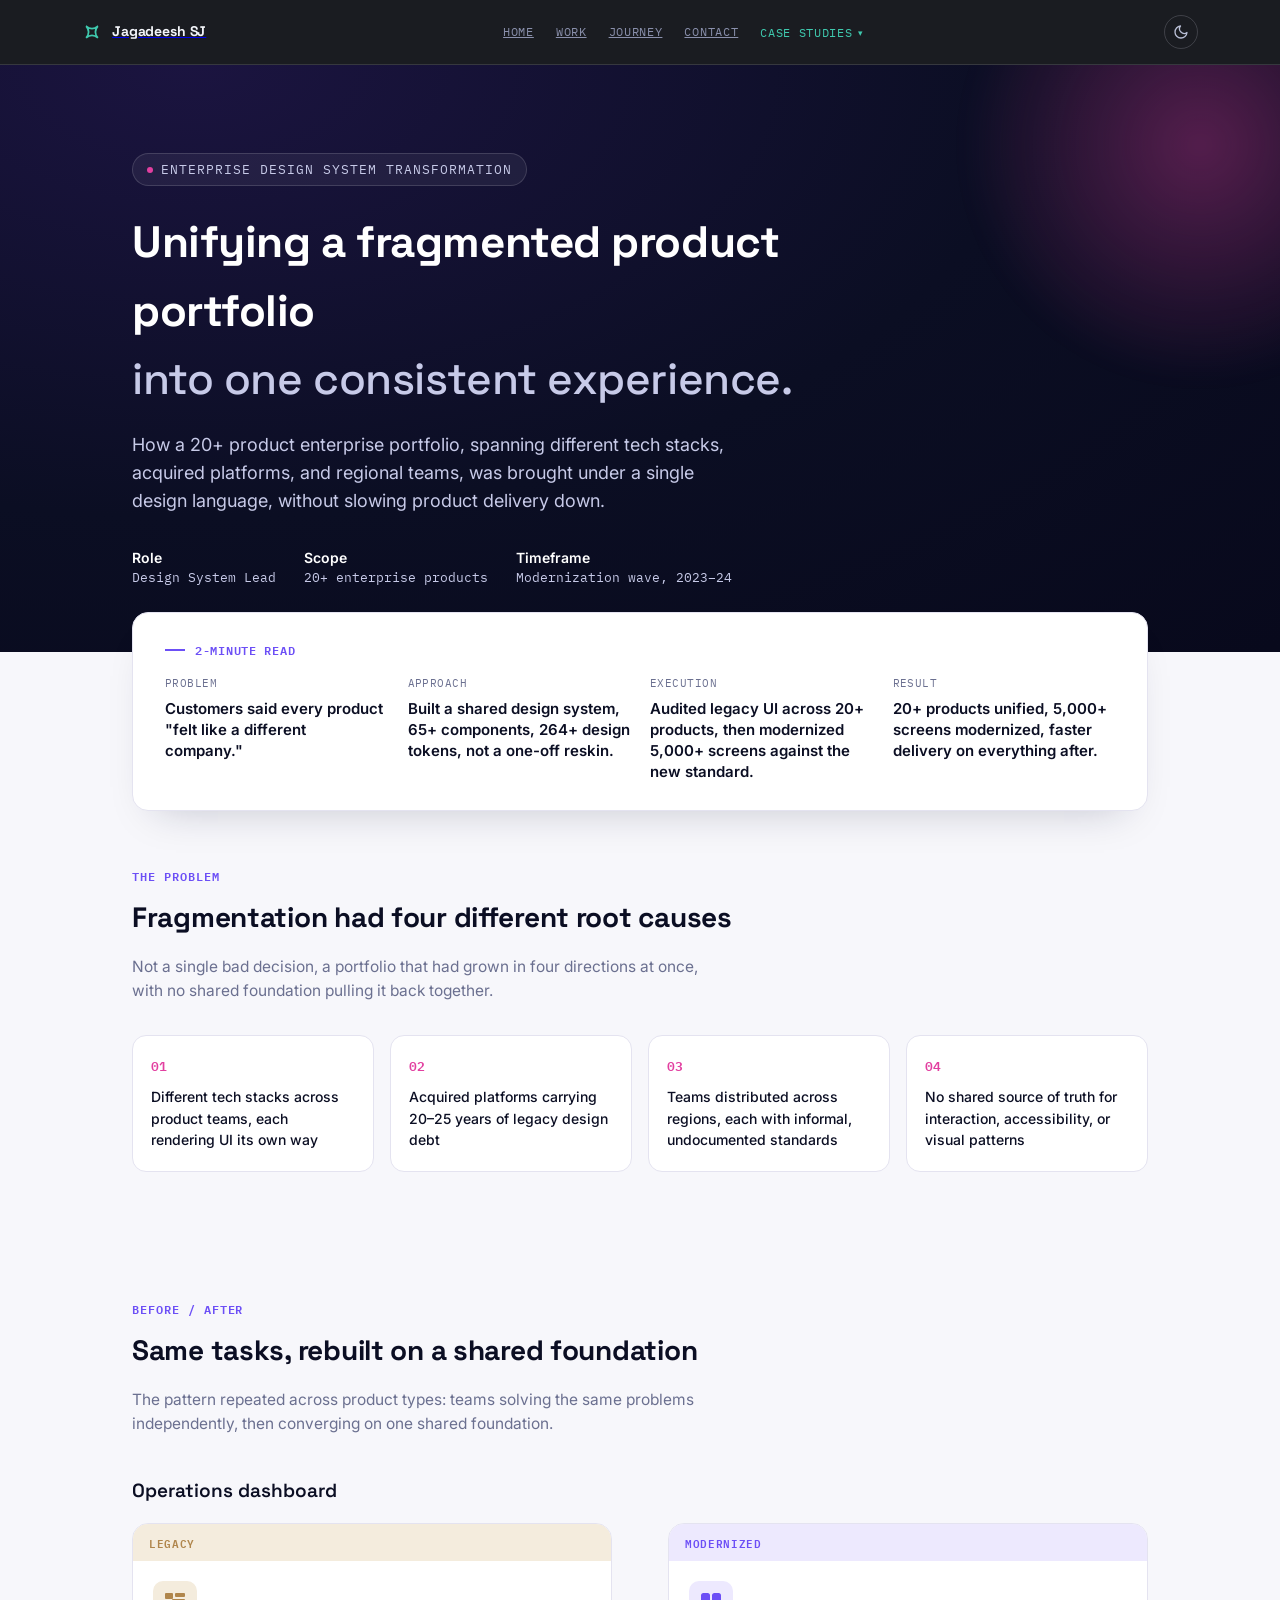
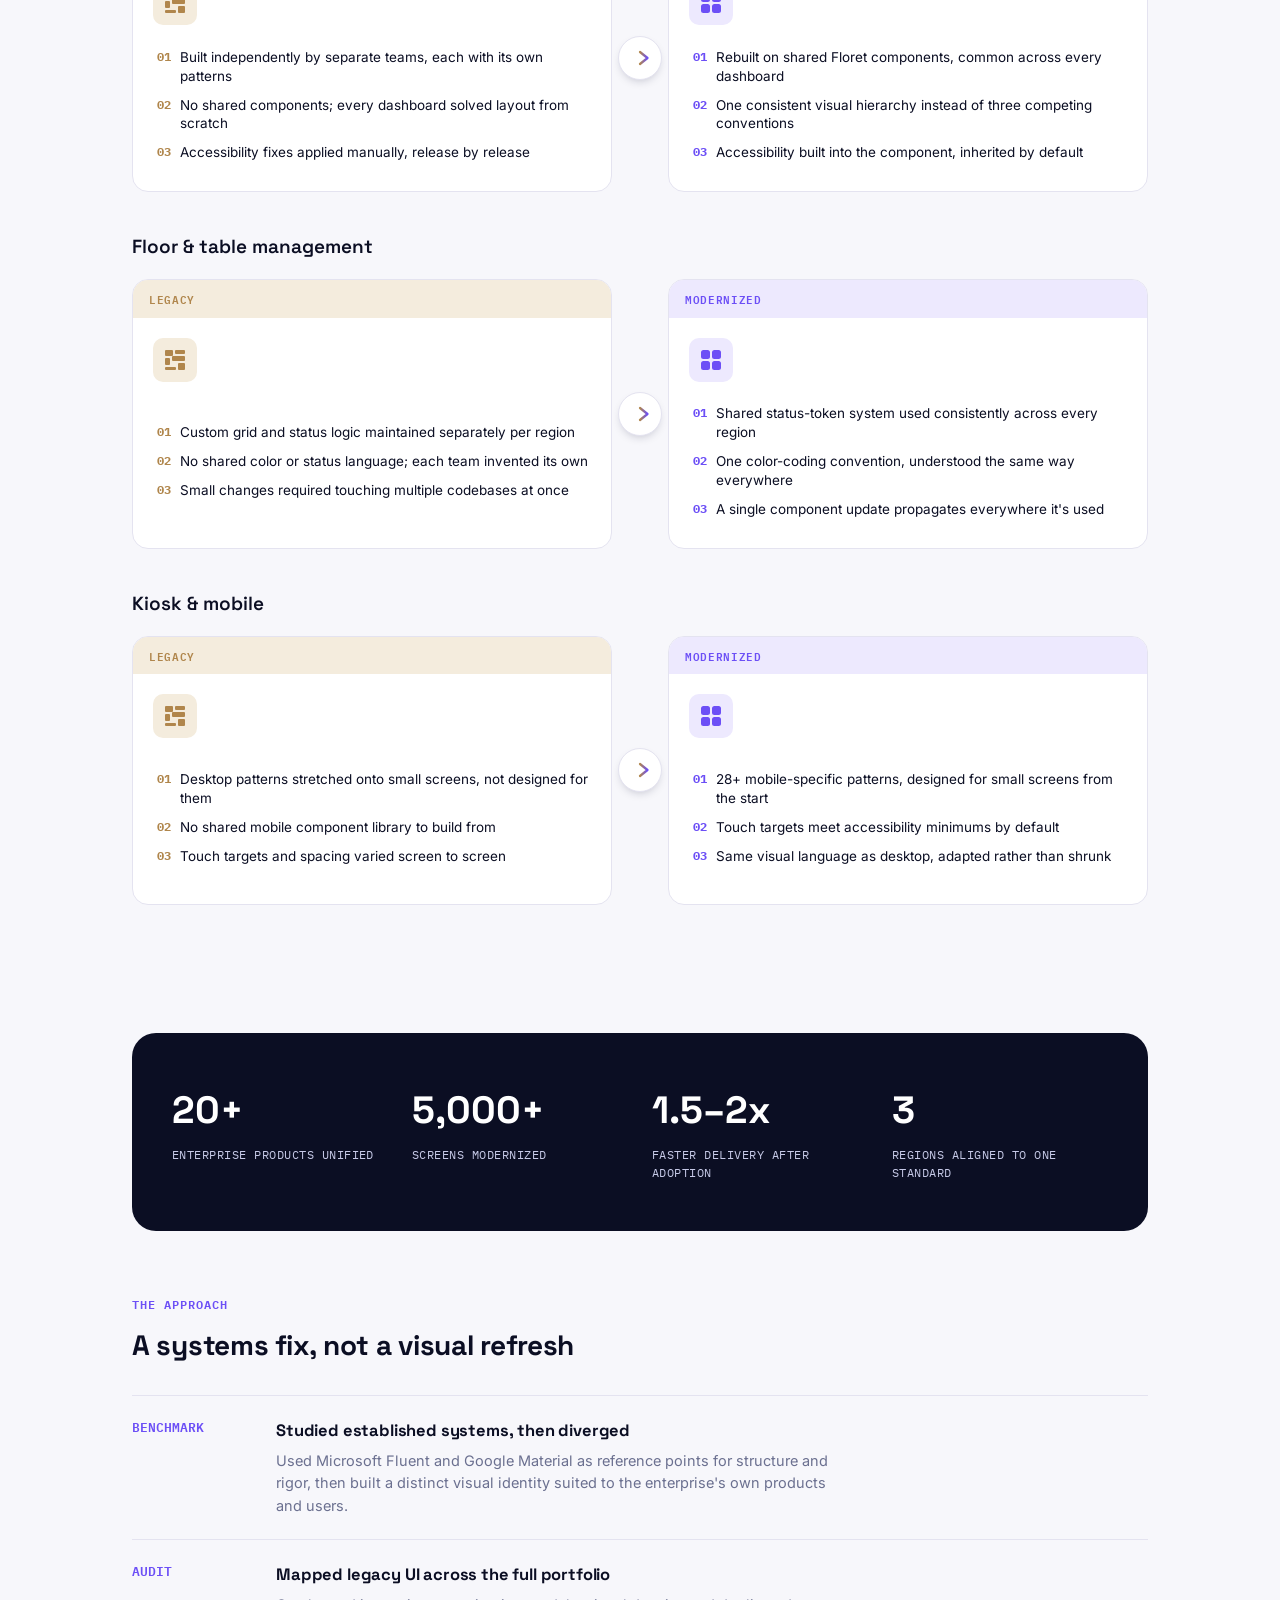
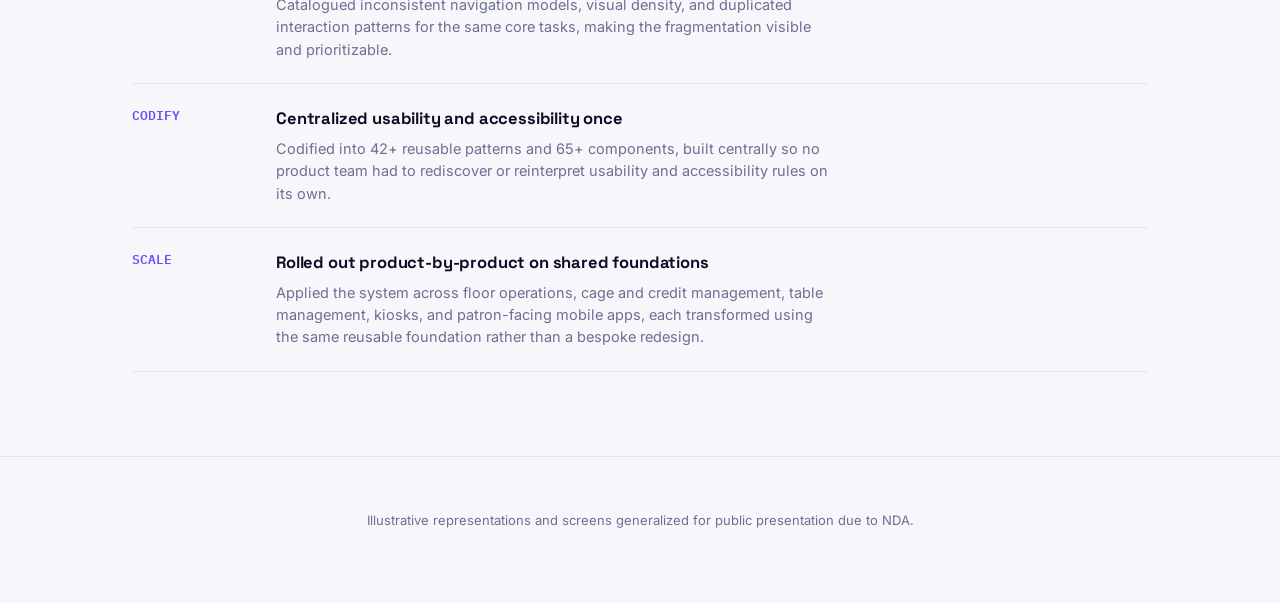
==== commit 840d21a2: "Add files via upload updated dual arc and the landing page, floret case study" ====
--- a/floret_casestudy.html
+++ b/floret_casestudy.html
@@ -3,6 +3,7 @@
 <head>
 <script>(function(){try{var t=localStorage.getItem('siteTheme');if(t==='light'||t==='dark'){document.documentElement.setAttribute('data-theme',t);}}catch(e){}})();</script>
 <meta charset="UTF-8">
+<link rel="icon" type="image/svg+xml" href="data:image/svg+xml,%3Csvg xmlns='http://www.w3.org/2000/svg' viewBox='0 0 100 100'%3E%3Crect width='100' height='100' rx='22' fill='%2307090F'/%3E%3Cg transform='translate(50,50) scale(0.32)'%3E%3Cpath d='M 0,-100 C 0,-62.51 62.51,0 100,0 C 62.51,0 0,62.51 0,100 C 0,62.51 -62.51,0 -100,0 C -62.51,0 0,-62.51 0,-100 Z' fill='none' stroke='%233FC9AE' stroke-width='20'/%3E%3C/g%3E%3C/svg%3E">
 <meta name="viewport" content="width=device-width, initial-scale=1.0">
 <title>Unifying a Fragmented Product Portfolio, Design System Transformation</title>
 <style>
@@ -188,53 +189,18 @@
   .switch-col{display:flex; align-items:center; justify-content:center;}
   .switch-arrow{width:44px; height:44px; border-radius:50%; background:#fff; border:1px solid var(--line); display:flex; align-items:center; justify-content:center; box-shadow:0 4px 10px -4px rgba(20,25,54,0.25);}
 
-  /* mock screen internals */
-  .mock{padding:16px; height:230px; display:flex; flex-direction:column; gap:10px;}
-  .mock-topbar{display:flex; align-items:center; gap:8px;}
-  .mock-topbar .chip{width:8px;height:8px;border-radius:50%;}
-  .legacy .mock-topbar .chip{background:#D8C9A5;}
-  .modern .mock-topbar .chip{background:var(--violet);}
-  .mock-topbar .line{height:6px; border-radius:3px; flex:1;}
-  .legacy .mock-topbar .line{background:#EDE3CC; max-width:120px;}
-  .modern .mock-topbar .line{background:var(--violet-soft); max-width:100px;}
-
-  .mock-body{flex:1; display:grid; gap:8px;}
-  .legacy .mock-body{grid-template-columns:70px 1fr; }
-  .modern .mock-body{grid-template-columns:1fr;}
-
-  .legacy .nav{background:#EFEAD9; border-radius:6px; padding:8px 6px; display:flex; flex-direction:column; gap:6px;}
-  .legacy .nav span{height:5px; border-radius:2px; background:#D8C9A5;}
-  .legacy .nav span:nth-child(1){width:80%;}
-  .legacy .nav span:nth-child(2){width:60%;}
-  .legacy .nav span:nth-child(3){width:70%;}
-  .legacy .nav span:nth-child(4){width:50%;}
-
-  .legacy .grid-dense{display:grid; grid-template-columns:repeat(3,1fr); gap:5px; align-content:start;}
-  .legacy .cell{
-    background:#FBF7EE; border:1px solid #E7DCC2; border-radius:3px; height:26px;
-    display:flex; align-items:center; justify-content:center;
-  }
-  .legacy .cell span{width:60%; height:5px; background:#DCCEA9; border-radius:2px;}
-  .legacy .cell.b{background:#F3E3CB;}
-  .legacy .btnrow{display:flex; gap:5px; margin-top:2px;}
-  .legacy .btnrow div{height:16px; border-radius:3px; flex:1;}
-  .legacy .btnrow div:nth-child(1){background:#C7A96A;}
-  .legacy .btnrow div:nth-child(2){background:#DCCFB0;}
-  .legacy .btnrow div:nth-child(3){background:#EFE7D3; border:1px solid #DCCFB0;}
-
-  .modern .cardgrid{display:grid; grid-template-columns:1fr 1fr; gap:8px;}
-  .modern .card{
-    background:var(--paper); border-radius:10px; padding:10px;
-    display:flex; flex-direction:column; gap:6px;
-  }
-  .modern .card .dot{width:16px;height:16px;border-radius:6px; background:var(--violet-soft);}
-  .modern .card .l1{height:6px; width:70%; border-radius:3px; background:#DCD4FB;}
-  .modern .card .l2{height:6px; width:45%; border-radius:3px; background:#E9E5FC;}
-  .modern .statusbar{display:flex; gap:6px; margin-top:2px;}
-  .modern .statusbar div{height:14px; flex:1; border-radius:5px;}
-  .modern .statusbar div:nth-child(1){background:var(--violet);}
-  .modern .statusbar div:nth-child(2){background:#20C7A7;}
-  .modern .statusbar div:nth-child(3){background:var(--paper); border:1px solid var(--line);}
+  /* factpanel internals */
+  .factpanel{padding:20px; height:230px; display:flex; flex-direction:column; gap:14px;}
+  .thumb{width:44px; height:44px; border-radius:10px; flex-shrink:0; display:flex; align-items:center; justify-content:center;}
+  .legacy .thumb{background:var(--legacy-soft);}
+  .modern .thumb{background:var(--violet-soft);}
+  .thumb svg{width:24px; height:24px;}
+  .factlist{display:flex; flex-direction:column; gap:10px; flex:1; justify-content:center;}
+  .factlist .fact{display:flex; align-items:flex-start; gap:9px;}
+  .factlist .fact .n{font-family:'IBM Plex Mono',monospace; font-size:11.5px; font-weight:700; flex-shrink:0; width:18px; text-align:right;}
+  .legacy .factlist .fact .n{color:var(--legacy);}
+  .modern .factlist .fact .n{color:var(--violet);}
+  .factlist .fact p{margin:0; font-size:13.5px; line-height:1.4; color:var(--ink);}
 
   /* ---------- STATS ---------- */
   .stats-section{
@@ -338,24 +304,20 @@
     <section>
       <div class="section-tag">Before / After</div>
       <h2 class="section-title">Same tasks, rebuilt on a shared foundation</h2>
-      <p class="section-desc">Illustrative representations of the transformation pattern applied across product types, dense, inconsistent legacy screens rebuilt as clean, unified interfaces on the new system.</p>
+      <p class="section-desc">The pattern repeated across product types: teams solving the same problems independently, then converging on one shared foundation.</p>
 
       <div class="compare-block">
         <div class="compare-label">Operations dashboard</div>
         <div class="compare-row">
           <div class="panel legacy">
             <div class="panel-tag">Legacy</div>
-            <div class="mock">
-              <div class="mock-topbar"><span class="chip"></span><span class="line"></span></div>
-              <div class="mock-body">
-                <div class="nav"><span></span><span></span><span></span><span></span></div>
-                <div class="grid-dense">
-                  <div class="cell"><span></span></div><div class="cell b"><span></span></div><div class="cell"><span></span></div>
-                  <div class="cell b"><span></span></div><div class="cell"><span></span></div><div class="cell"><span></span></div>
-                  <div class="cell"><span></span></div><div class="cell"><span></span></div><div class="cell b"><span></span></div>
-                </div>
-              </div>
-              <div class="btnrow"><div></div><div></div><div></div></div>
+            <div class="factpanel">
+              <div class="thumb"><svg viewBox="0 0 24 24" fill="#B0864C"><rect x="2" y="2" width="8" height="6" rx="1"/><rect x="12" y="2" width="10" height="4" rx="1"/><rect x="2" y="10" width="5" height="7" rx="1"/><rect x="9" y="8" width="13" height="5" rx="1"/><rect x="2" y="19" width="11" height="3" rx="1"/><rect x="15" y="15" width="7" height="7" rx="1"/></svg></div>
+              <div class="factlist">
+                <div class="fact"><span class="n">01</span><p>Built independently by separate teams, each with its own patterns</p></div>
+                <div class="fact"><span class="n">02</span><p>No shared components; every dashboard solved layout from scratch</p></div>
+                <div class="fact"><span class="n">03</span><p>Accessibility fixes applied manually, release by release</p></div>
+              </div>
             </div>
           </div>
           <div class="switch-col"><div class="switch-arrow"><svg width="24" height="24" viewBox="0 0 32 24" fill="none">
@@ -368,17 +330,13 @@
             </svg></div></div>
           <div class="panel modern">
             <div class="panel-tag">Modernized</div>
-            <div class="mock">
-              <div class="mock-topbar"><span class="chip"></span><span class="line"></span></div>
-              <div class="mock-body">
-                <div class="cardgrid">
-                  <div class="card"><div class="dot"></div><div class="l1"></div><div class="l2"></div></div>
-                  <div class="card"><div class="dot"></div><div class="l1"></div><div class="l2"></div></div>
-                  <div class="card"><div class="dot"></div><div class="l1"></div><div class="l2"></div></div>
-                  <div class="card"><div class="dot"></div><div class="l1"></div><div class="l2"></div></div>
-                </div>
-              </div>
-              <div class="statusbar"><div></div><div></div><div></div></div>
+            <div class="factpanel">
+              <div class="thumb"><svg viewBox="0 0 24 24" fill="#6C4FF6"><rect x="2" y="2" width="9" height="9" rx="2.5"/><rect x="13" y="2" width="9" height="9" rx="2.5"/><rect x="2" y="13" width="9" height="9" rx="2.5"/><rect x="13" y="13" width="9" height="9" rx="2.5"/></svg></div>
+              <div class="factlist">
+                <div class="fact"><span class="n">01</span><p>Rebuilt on shared Floret components, common across every dashboard</p></div>
+                <div class="fact"><span class="n">02</span><p>One consistent visual hierarchy instead of three competing conventions</p></div>
+                <div class="fact"><span class="n">03</span><p>Accessibility built into the component, inherited by default</p></div>
+              </div>
             </div>
           </div>
         </div>
@@ -389,17 +347,13 @@
         <div class="compare-row">
           <div class="panel legacy">
             <div class="panel-tag">Legacy</div>
-            <div class="mock">
-              <div class="mock-topbar"><span class="chip"></span><span class="line" style="max-width:90px;"></span></div>
-              <div class="mock-body" style="grid-template-columns:1fr;">
-                <div class="grid-dense" style="grid-template-columns:repeat(4,1fr);">
-                  <div class="cell"><span></span></div><div class="cell"><span></span></div><div class="cell b"><span></span></div><div class="cell"><span></span></div>
-                  <div class="cell b"><span></span></div><div class="cell"><span></span></div><div class="cell"><span></span></div><div class="cell b"><span></span></div>
-                  <div class="cell"><span></span></div><div class="cell b"><span></span></div><div class="cell"><span></span></div><div class="cell"><span></span></div>
-                  <div class="cell b"><span></span></div><div class="cell"><span></span></div><div class="cell b"><span></span></div><div class="cell"><span></span></div>
-                </div>
-              </div>
-              <div class="btnrow"><div></div><div></div><div></div></div>
+            <div class="factpanel">
+              <div class="thumb"><svg viewBox="0 0 24 24" fill="#B0864C"><rect x="2" y="2" width="8" height="6" rx="1"/><rect x="12" y="2" width="10" height="4" rx="1"/><rect x="2" y="10" width="5" height="7" rx="1"/><rect x="9" y="8" width="13" height="5" rx="1"/><rect x="2" y="19" width="11" height="3" rx="1"/><rect x="15" y="15" width="7" height="7" rx="1"/></svg></div>
+              <div class="factlist">
+                <div class="fact"><span class="n">01</span><p>Custom grid and status logic maintained separately per region</p></div>
+                <div class="fact"><span class="n">02</span><p>No shared color or status language; each team invented its own</p></div>
+                <div class="fact"><span class="n">03</span><p>Small changes required touching multiple codebases at once</p></div>
+              </div>
             </div>
           </div>
           <div class="switch-col"><div class="switch-arrow"><svg width="24" height="24" viewBox="0 0 32 24" fill="none">
@@ -412,19 +366,13 @@
             </svg></div></div>
           <div class="panel modern">
             <div class="panel-tag">Modernized</div>
-            <div class="mock">
-              <div class="mock-topbar"><span class="chip"></span><span class="line" style="max-width:80px;"></span></div>
-              <div class="mock-body">
-                <div class="cardgrid" style="grid-template-columns:repeat(3,1fr);">
-                  <div class="card"><div class="dot" style="background:#20C7A7;"></div><div class="l1"></div></div>
-                  <div class="card"><div class="dot"></div><div class="l1"></div></div>
-                  <div class="card"><div class="dot" style="background:#F0A93A;"></div><div class="l1"></div></div>
-                  <div class="card"><div class="dot"></div><div class="l1"></div></div>
-                  <div class="card"><div class="dot" style="background:#20C7A7;"></div><div class="l1"></div></div>
-                  <div class="card"><div class="dot"></div><div class="l1"></div></div>
-                </div>
-              </div>
-              <div class="statusbar"><div></div><div></div><div></div></div>
+            <div class="factpanel">
+              <div class="thumb"><svg viewBox="0 0 24 24" fill="#6C4FF6"><rect x="2" y="2" width="9" height="9" rx="2.5"/><rect x="13" y="2" width="9" height="9" rx="2.5"/><rect x="2" y="13" width="9" height="9" rx="2.5"/><rect x="13" y="13" width="9" height="9" rx="2.5"/></svg></div>
+              <div class="factlist">
+                <div class="fact"><span class="n">01</span><p>Shared status-token system used consistently across every region</p></div>
+                <div class="fact"><span class="n">02</span><p>One color-coding convention, understood the same way everywhere</p></div>
+                <div class="fact"><span class="n">03</span><p>A single component update propagates everywhere it's used</p></div>
+              </div>
             </div>
           </div>
         </div>
@@ -435,13 +383,12 @@
         <div class="compare-row">
           <div class="panel legacy">
             <div class="panel-tag">Legacy</div>
-            <div class="mock" style="align-items:center;">
-              <div style="width:120px; margin:0 auto; background:#FBF7EE; border:1px solid #E7DCC2; border-radius:10px; padding:10px; display:flex; flex-direction:column; gap:8px; height:190px;">
-                <div style="height:8px; width:60%; background:#DCCEA9; border-radius:2px;"></div>
-                <div style="height:40px; background:#F3E3CB; border-radius:4px;"></div>
-                <div style="height:16px; background:#C7A96A; border-radius:3px;"></div>
-                <div style="height:16px; background:#DCCFB0; border-radius:3px;"></div>
-                <div style="height:16px; background:#EFE7D3; border:1px solid #DCCFB0; border-radius:3px;"></div>
+            <div class="factpanel">
+              <div class="thumb"><svg viewBox="0 0 24 24" fill="#B0864C"><rect x="2" y="2" width="8" height="6" rx="1"/><rect x="12" y="2" width="10" height="4" rx="1"/><rect x="2" y="10" width="5" height="7" rx="1"/><rect x="9" y="8" width="13" height="5" rx="1"/><rect x="2" y="19" width="11" height="3" rx="1"/><rect x="15" y="15" width="7" height="7" rx="1"/></svg></div>
+              <div class="factlist">
+                <div class="fact"><span class="n">01</span><p>Desktop patterns stretched onto small screens, not designed for them</p></div>
+                <div class="fact"><span class="n">02</span><p>No shared mobile component library to build from</p></div>
+                <div class="fact"><span class="n">03</span><p>Touch targets and spacing varied screen to screen</p></div>
               </div>
             </div>
           </div>
@@ -455,12 +402,12 @@
             </svg></div></div>
           <div class="panel modern">
             <div class="panel-tag">Modernized</div>
-            <div class="mock" style="align-items:center;">
-              <div style="width:120px; margin:0 auto; background:var(--paper); border-radius:14px; padding:12px; display:flex; flex-direction:column; gap:10px; height:190px;">
-                <div style="height:14px; width:16px; background:var(--violet-soft); border-radius:4px;"></div>
-                <div style="height:50px; background:var(--violet-soft); border-radius:8px;"></div>
-                <div style="height:20px; background:var(--violet); border-radius:6px;"></div>
-                <div style="height:20px; background:#fff; border:1px solid var(--line); border-radius:6px;"></div>
+            <div class="factpanel">
+              <div class="thumb"><svg viewBox="0 0 24 24" fill="#6C4FF6"><rect x="2" y="2" width="9" height="9" rx="2.5"/><rect x="13" y="2" width="9" height="9" rx="2.5"/><rect x="2" y="13" width="9" height="9" rx="2.5"/><rect x="13" y="13" width="9" height="9" rx="2.5"/></svg></div>
+              <div class="factlist">
+                <div class="fact"><span class="n">01</span><p>28+ mobile-specific patterns, designed for small screens from the start</p></div>
+                <div class="fact"><span class="n">02</span><p>Touch targets meet accessibility minimums by default</p></div>
+                <div class="fact"><span class="n">03</span><p>Same visual language as desktop, adapted rather than shrunk</p></div>
               </div>
             </div>
           </div>
--- a/nav.css
+++ b/nav.css
@@ -16,7 +16,7 @@
   display:flex; align-items:center; justify-content:space-between; height:64px; gap:24px;
 }
 .site-brand{ display:flex; align-items:center; gap:10px; flex-shrink:0; }
-.site-brand-dot{ width:8px; height:8px; border-radius:50%; background:#3FC9AE; box-shadow:0 0 0 3px rgba(63,201,174,0.22); }
+.site-brand-mark{ width:20px; height:20px; flex-shrink:0; display:block; }
 .site-brand-name{ font-family:'Space Grotesk',sans-serif; font-weight:700; font-size:14px; color:#F3F5FA; letter-spacing:-0.01em; }
 
 .site-navlinks{ display:flex; align-items:center; gap:22px; }
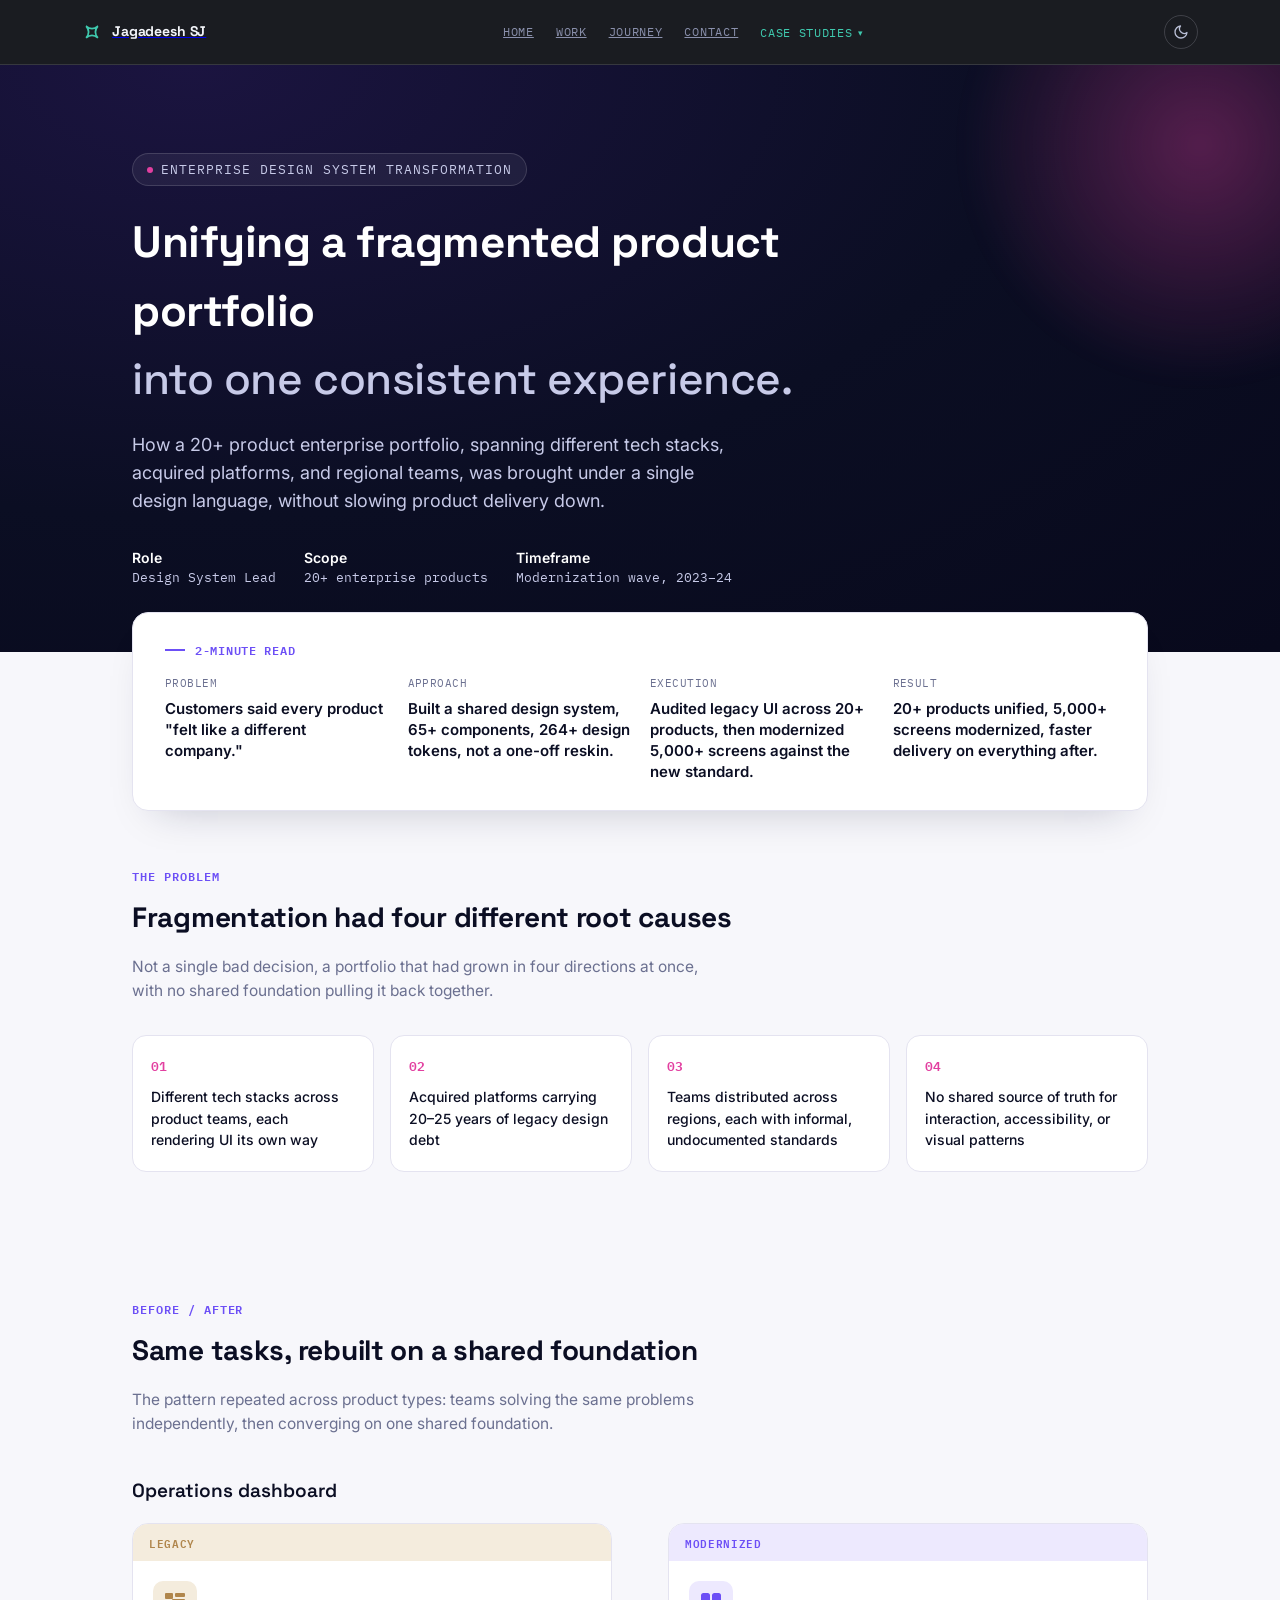
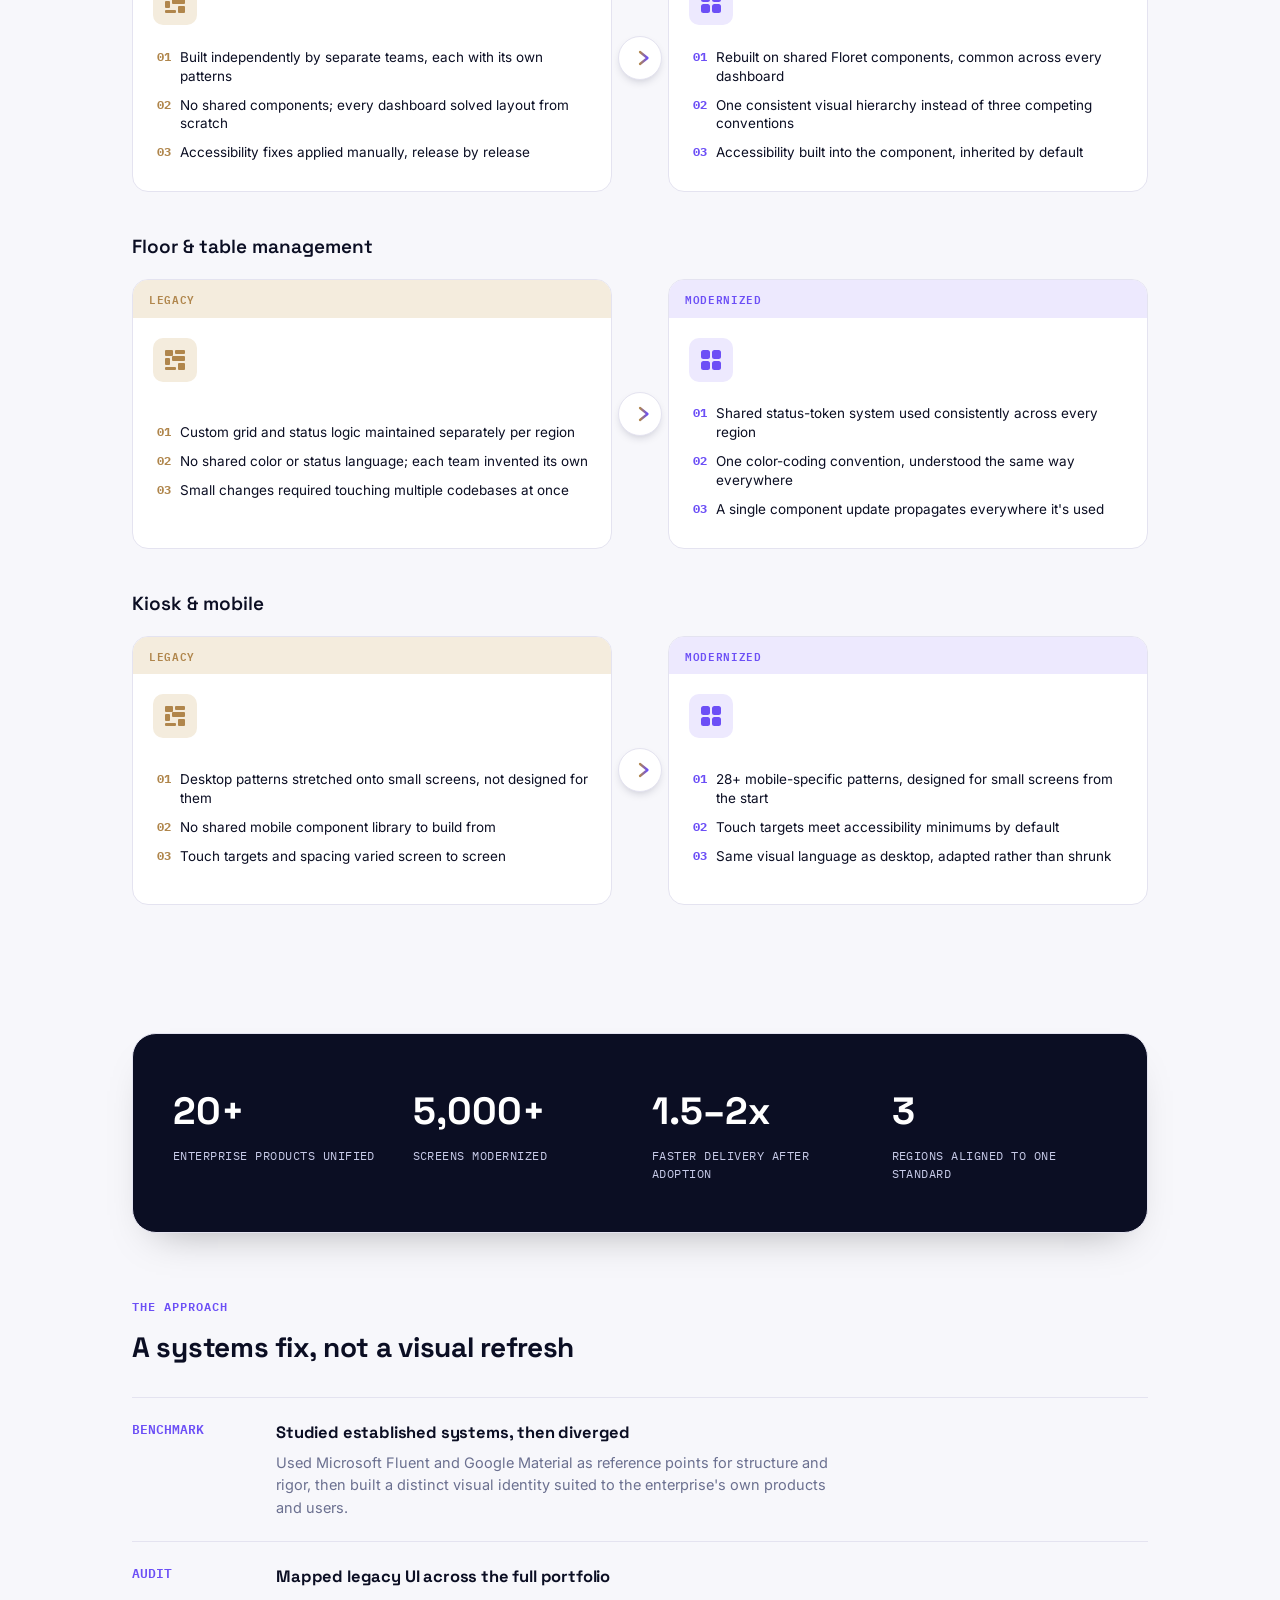
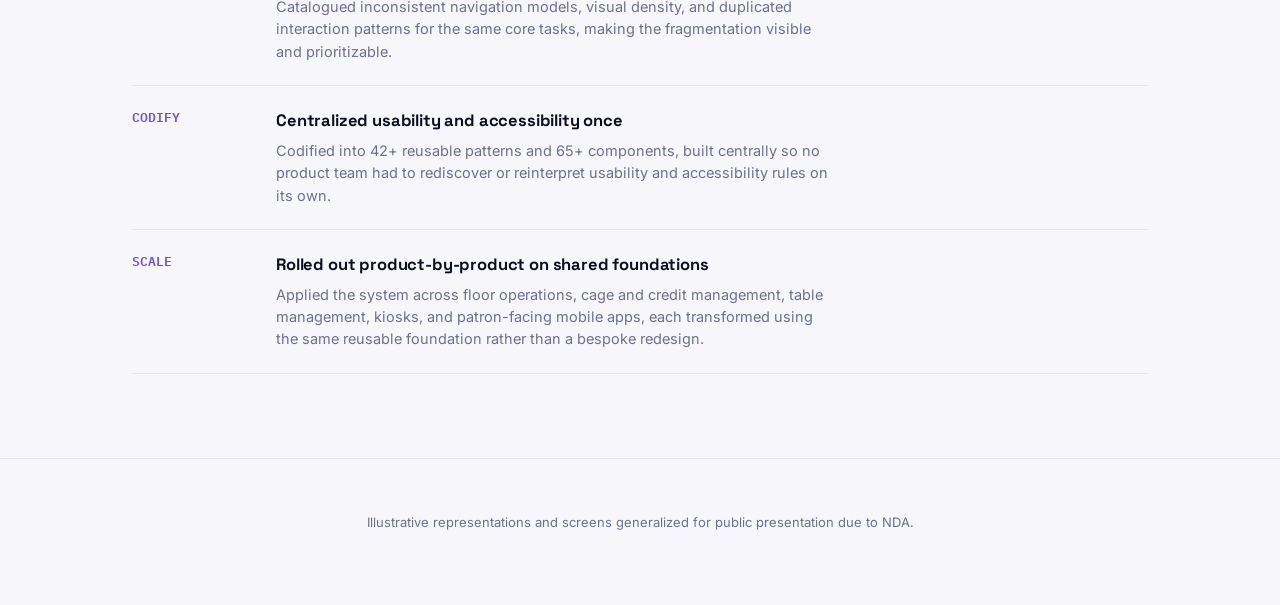
==== commit d6da0b3c: "Fix stats banner merging into background in dark theme .stats-section is intentionally pinned to a f" ====
--- a/floret_casestudy.html
+++ b/floret_casestudy.html
@@ -209,6 +209,7 @@
     border-radius:24px;
     padding:48px 40px;
     margin:64px 0;
+    border:1px solid var(--line); box-shadow:0 20px 40px -24px rgba(0,0,0,0.35);
   }
   .stats-grid{display:grid; grid-template-columns:repeat(4,1fr); gap:24px; text-align:left;}
   .stat .num{font-family:'Space Grotesk',sans-serif; font-size:38px; font-weight:700; color:#fff;}
@@ -246,8 +247,8 @@
     .stats-grid{grid-template-columns:1fr;}
   }
 </style>
-<link rel="stylesheet" href="nav.css">
-<script src="nav.js" defer></script>
+<link rel="stylesheet" href="nav.css?v=2">
+<script src="nav.js?v=2" defer></script>
 </head>
 <body>
 
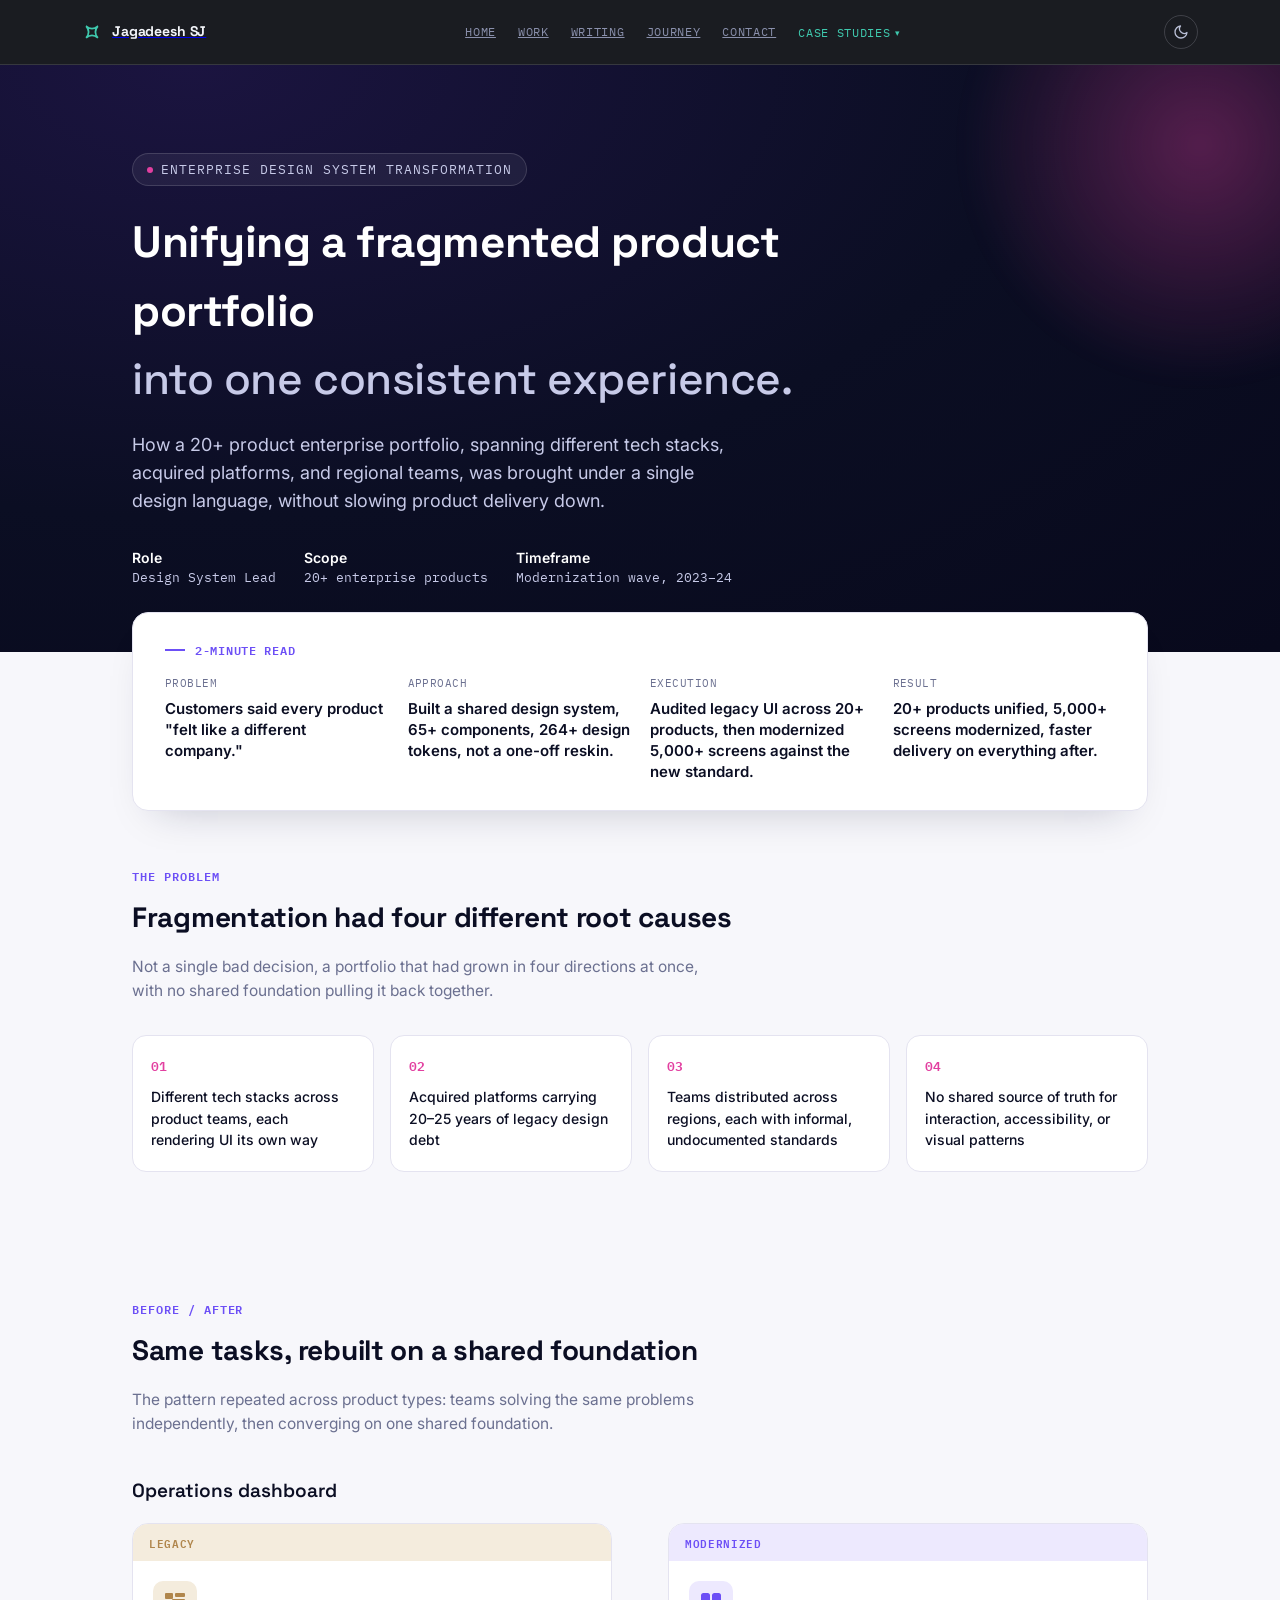
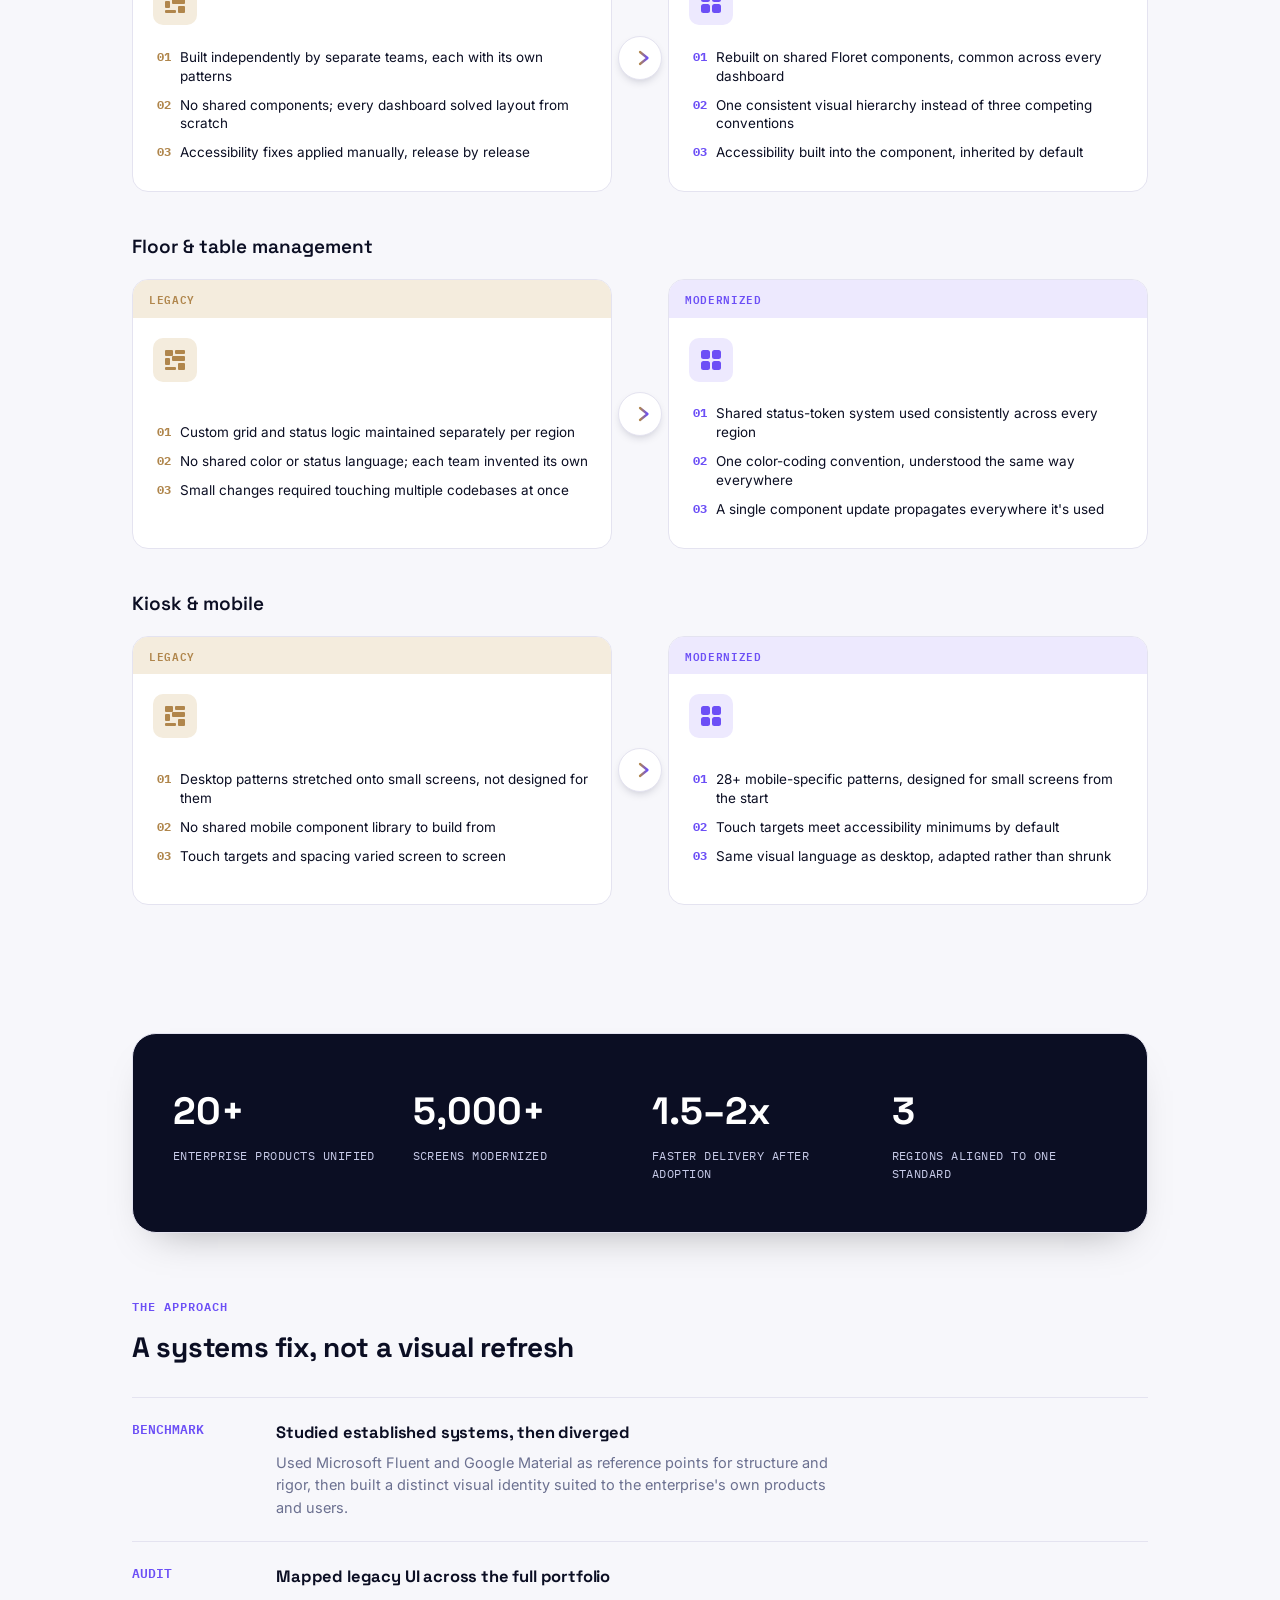
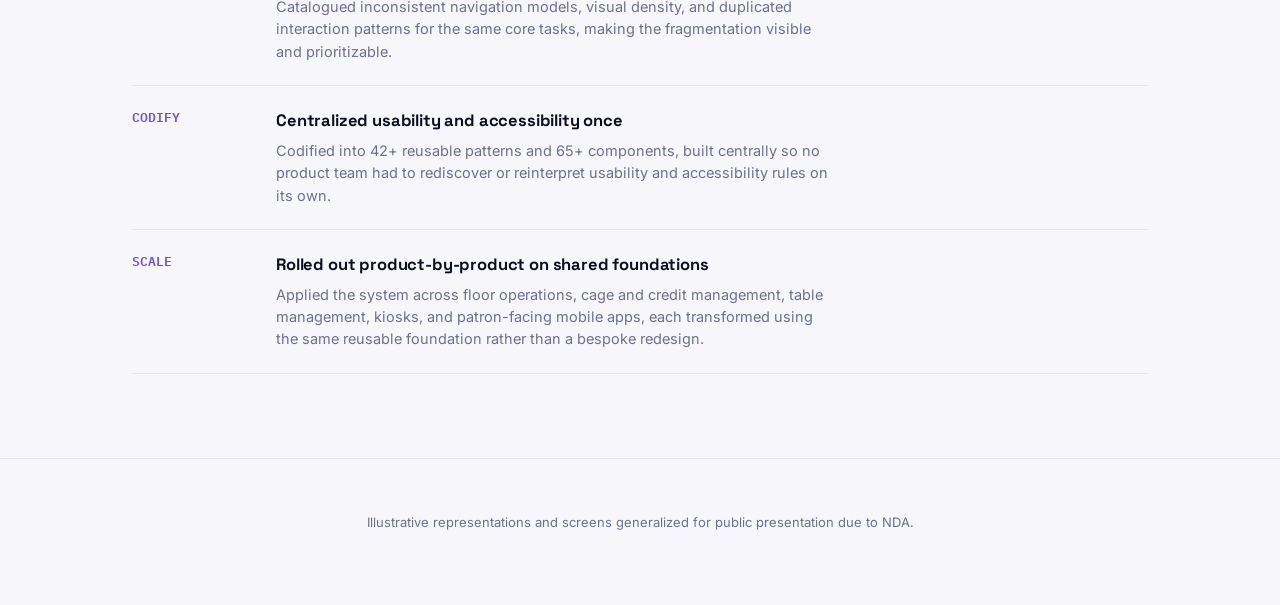
==== commit c46251a9: "Hero positioning + proof row, fix Journey years heading, add SEO titles/meta/OG/JSON-LD Co-Authored-" ====
--- a/floret_casestudy.html
+++ b/floret_casestudy.html
@@ -4,8 +4,16 @@
 <script>(function(){try{var t=localStorage.getItem('siteTheme');if(t==='light'||t==='dark'){document.documentElement.setAttribute('data-theme',t);}}catch(e){}})();</script>
 <meta charset="UTF-8">
 <link rel="icon" type="image/svg+xml" href="data:image/svg+xml,%3Csvg xmlns='http://www.w3.org/2000/svg' viewBox='0 0 100 100'%3E%3Crect width='100' height='100' rx='22' fill='%2307090F'/%3E%3Cg transform='translate(50,50) scale(0.32)'%3E%3Cpath d='M 0,-100 C 0,-62.51 62.51,0 100,0 C 62.51,0 0,62.51 0,100 C 0,62.51 -62.51,0 -100,0 C -62.51,0 0,-62.51 0,-100 Z' fill='none' stroke='%233FC9AE' stroke-width='20'/%3E%3C/g%3E%3C/svg%3E">
+<meta name="description" content="How a 20+ product enterprise portfolio was unified under one design language, with components, tokens and governance, without slowing delivery.">
+<link rel="canonical" href="https://jagadeeshsj.com/floret_casestudy.html">
+<meta property="og:type" content="website">
+<meta property="og:site_name" content="Jagadeesh SJ">
+<meta property="og:title" content="Floret Design System Case Study | Jagadeesh SJ">
+<meta property="og:description" content="How a 20+ product enterprise portfolio was unified under one design language, with components, tokens and governance, without slowing delivery.">
+<meta property="og:url" content="https://jagadeeshsj.com/floret_casestudy.html">
+<meta name="twitter:card" content="summary">
 <meta name="viewport" content="width=device-width, initial-scale=1.0">
-<title>Unifying a Fragmented Product Portfolio, Design System Transformation</title>
+<title>Floret Design System Case Study | Jagadeesh SJ</title>
 <style>
   @import url('https://fonts.googleapis.com/css2?family=Space+Grotesk:wght@500;600;700&family=Inter:wght@400;500;600;700&family=IBM+Plex+Mono:wght@500;600&display=swap');
 
@@ -249,6 +257,14 @@
 </style>
 <link rel="stylesheet" href="nav.css?v=2">
 <script src="nav.js?v=2" defer></script>
+<!-- Google Analytics (GA4) -->
+<script async src="https://www.googletagmanager.com/gtag/js?id=G-6GDXJ82PP9"></script>
+<script>
+  window.dataLayer = window.dataLayer || [];
+  function gtag(){dataLayer.push(arguments);}
+  gtag('js', new Date());
+  gtag('config', 'G-6GDXJ82PP9');
+</script>
 </head>
 <body>
 
